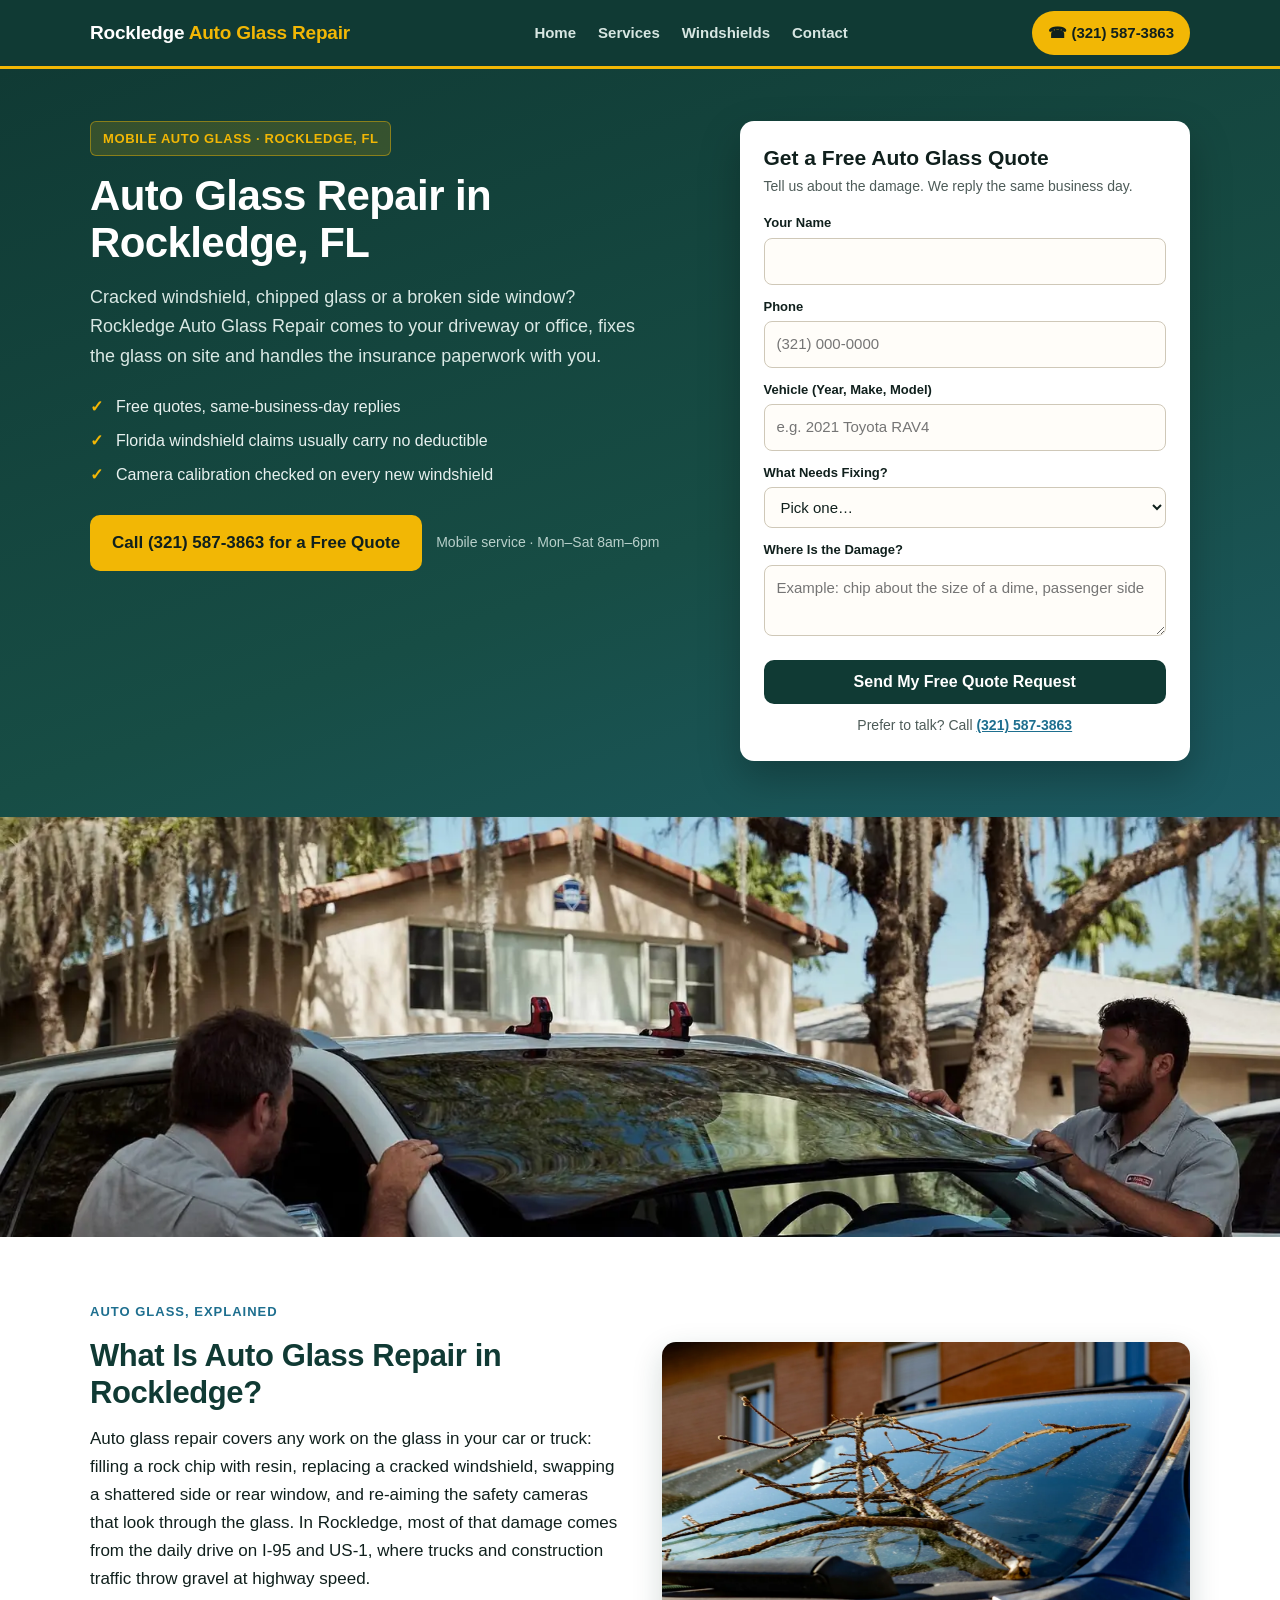
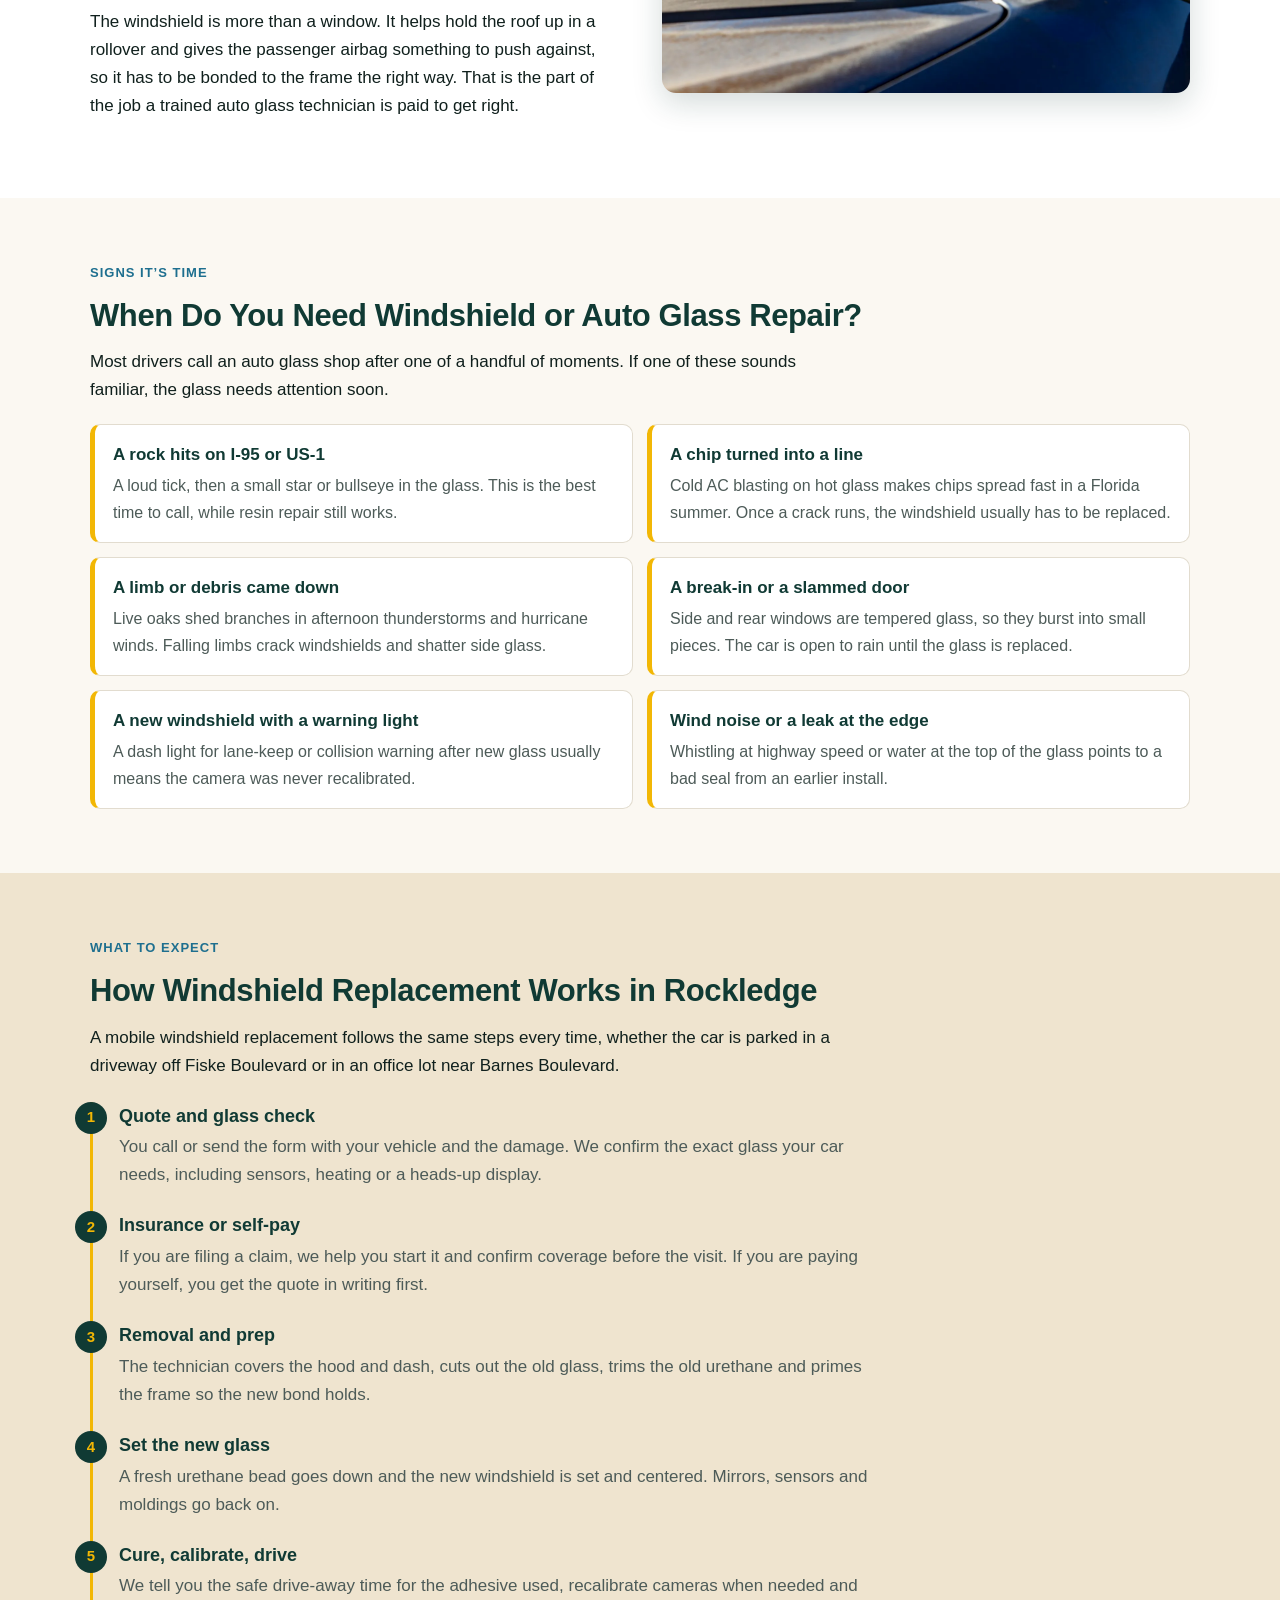
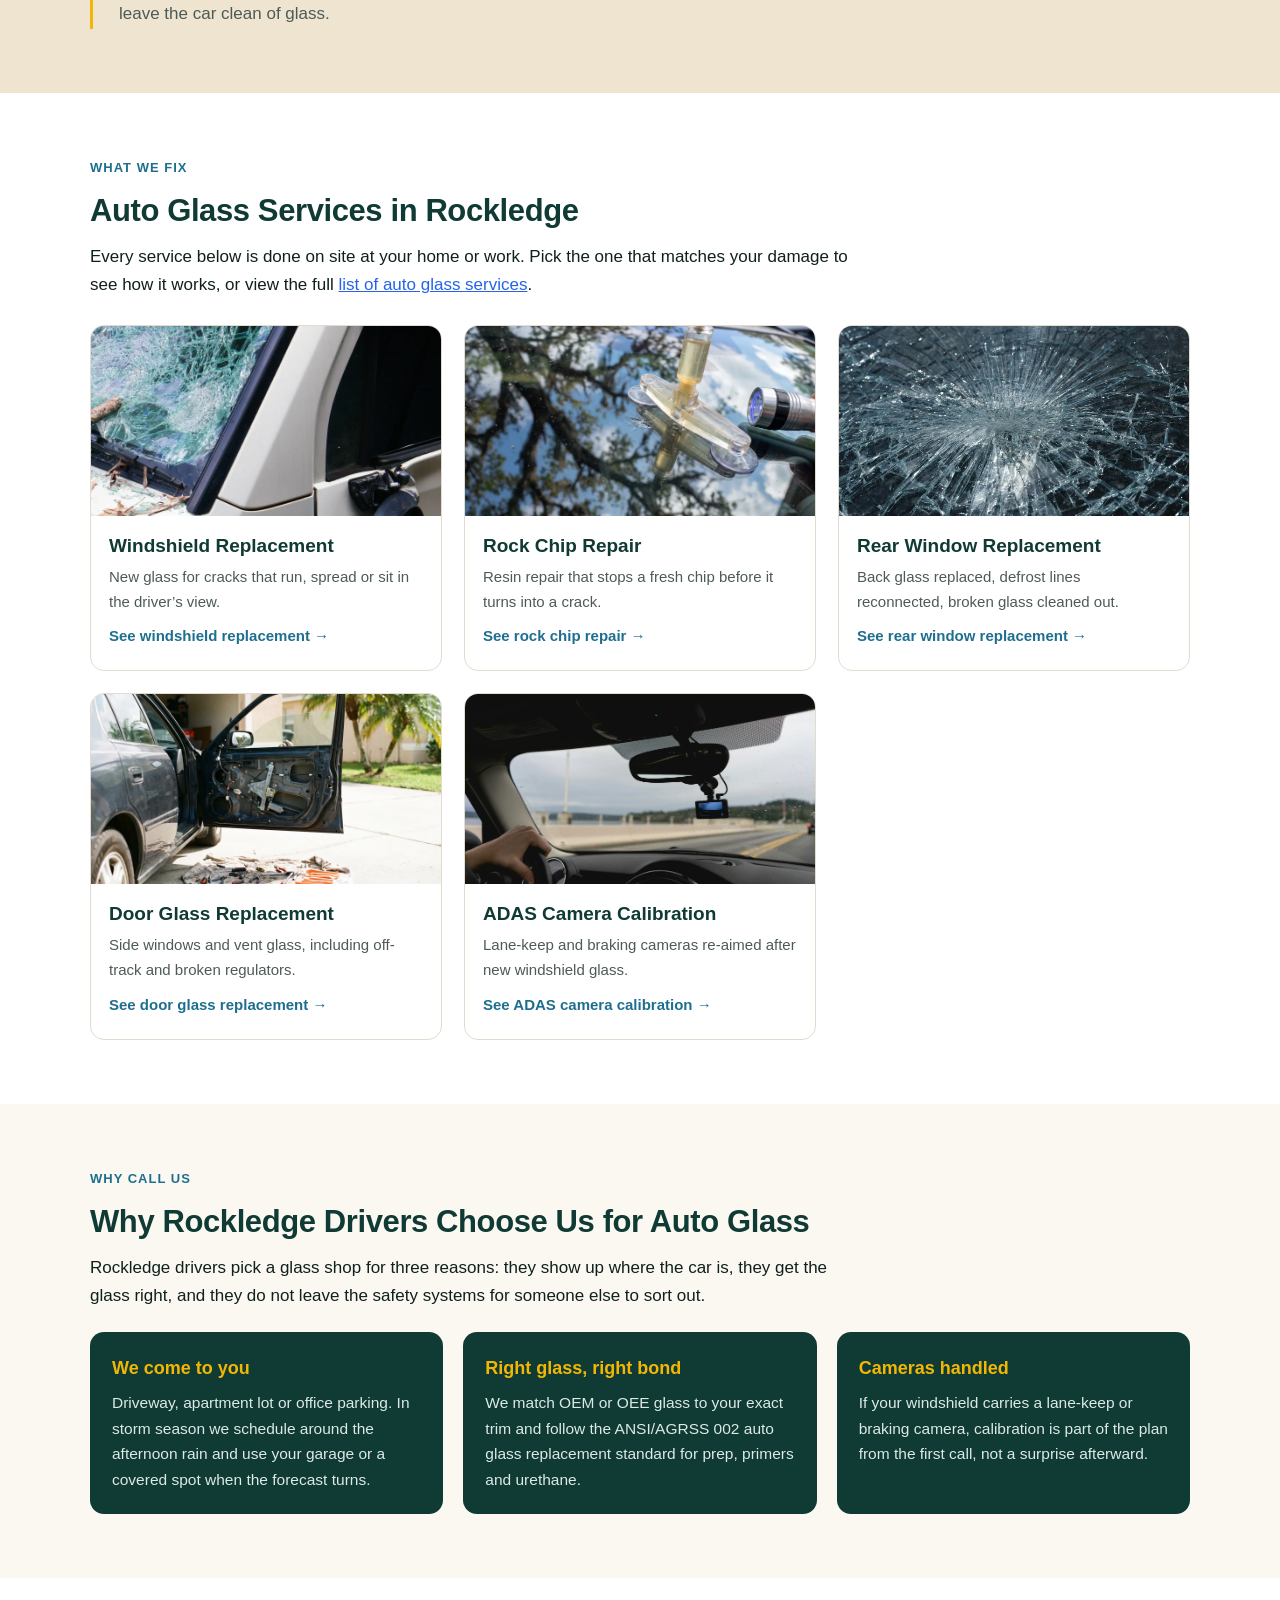
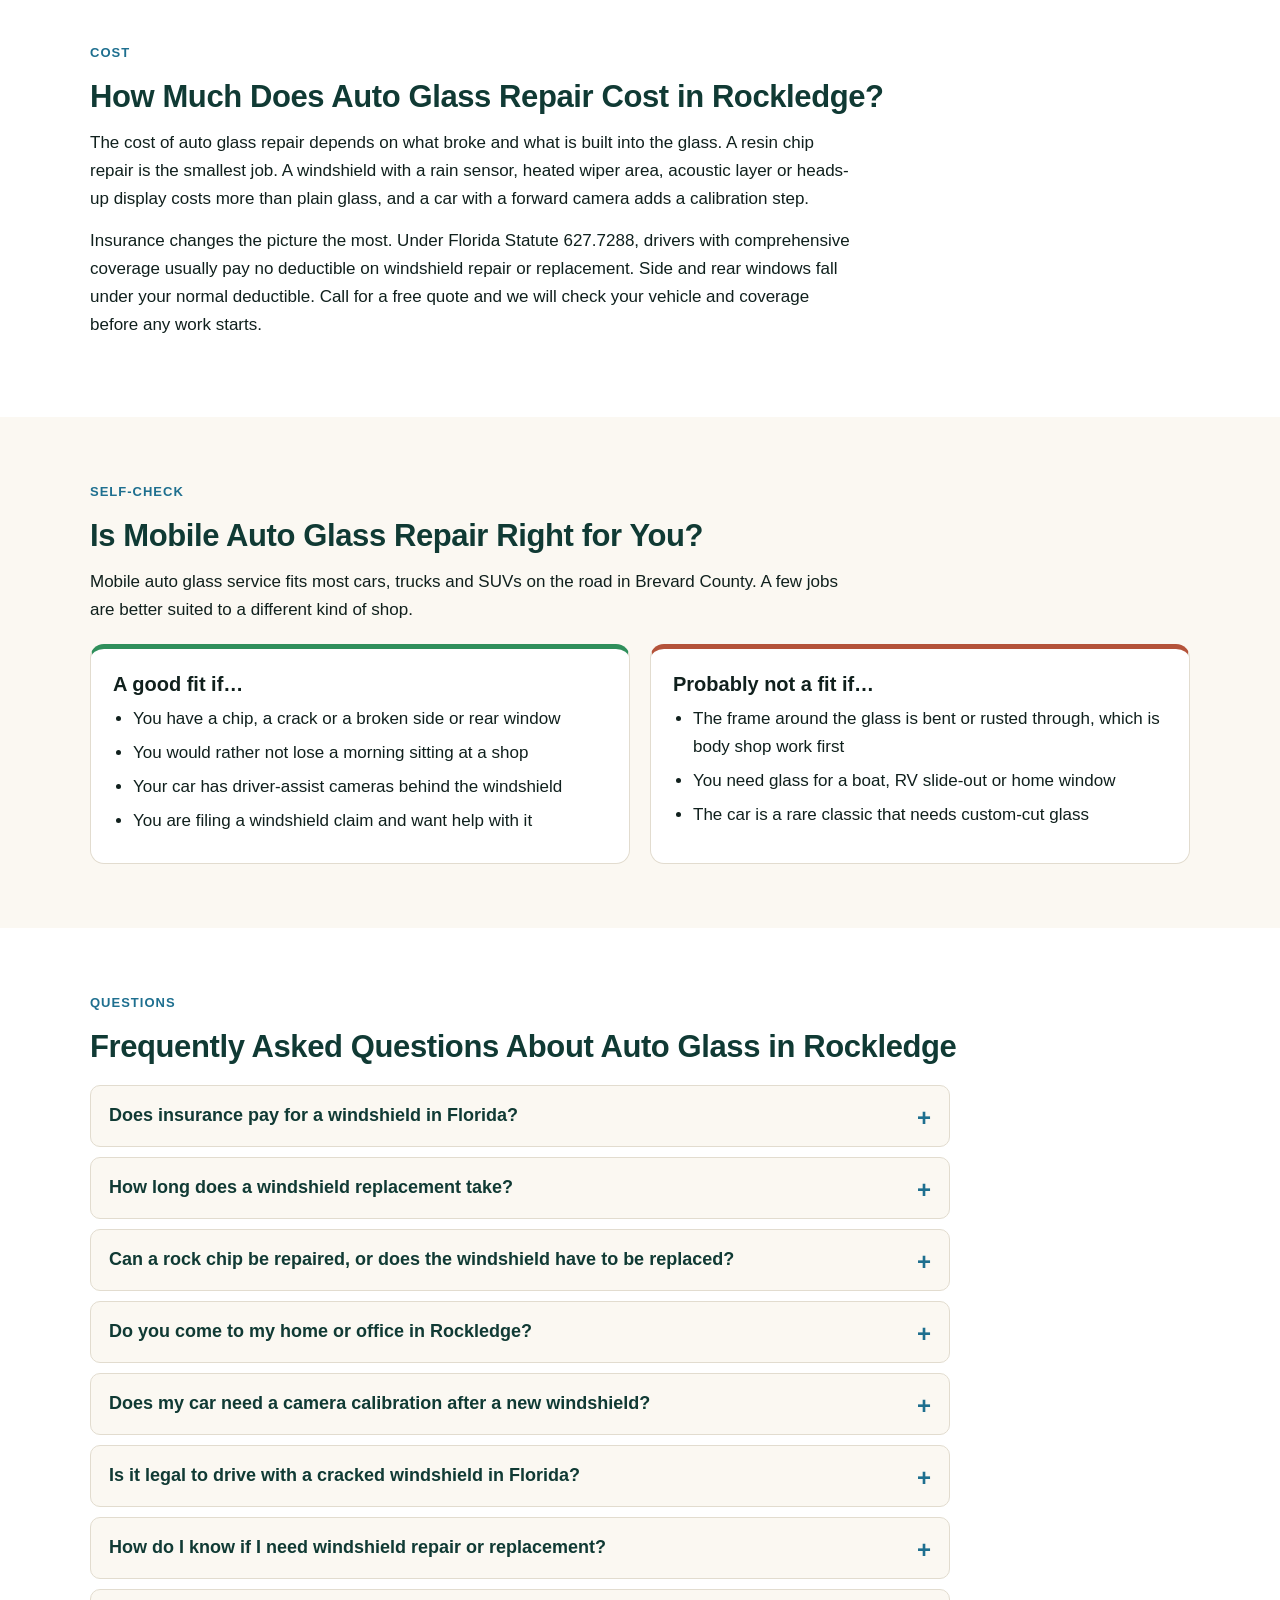
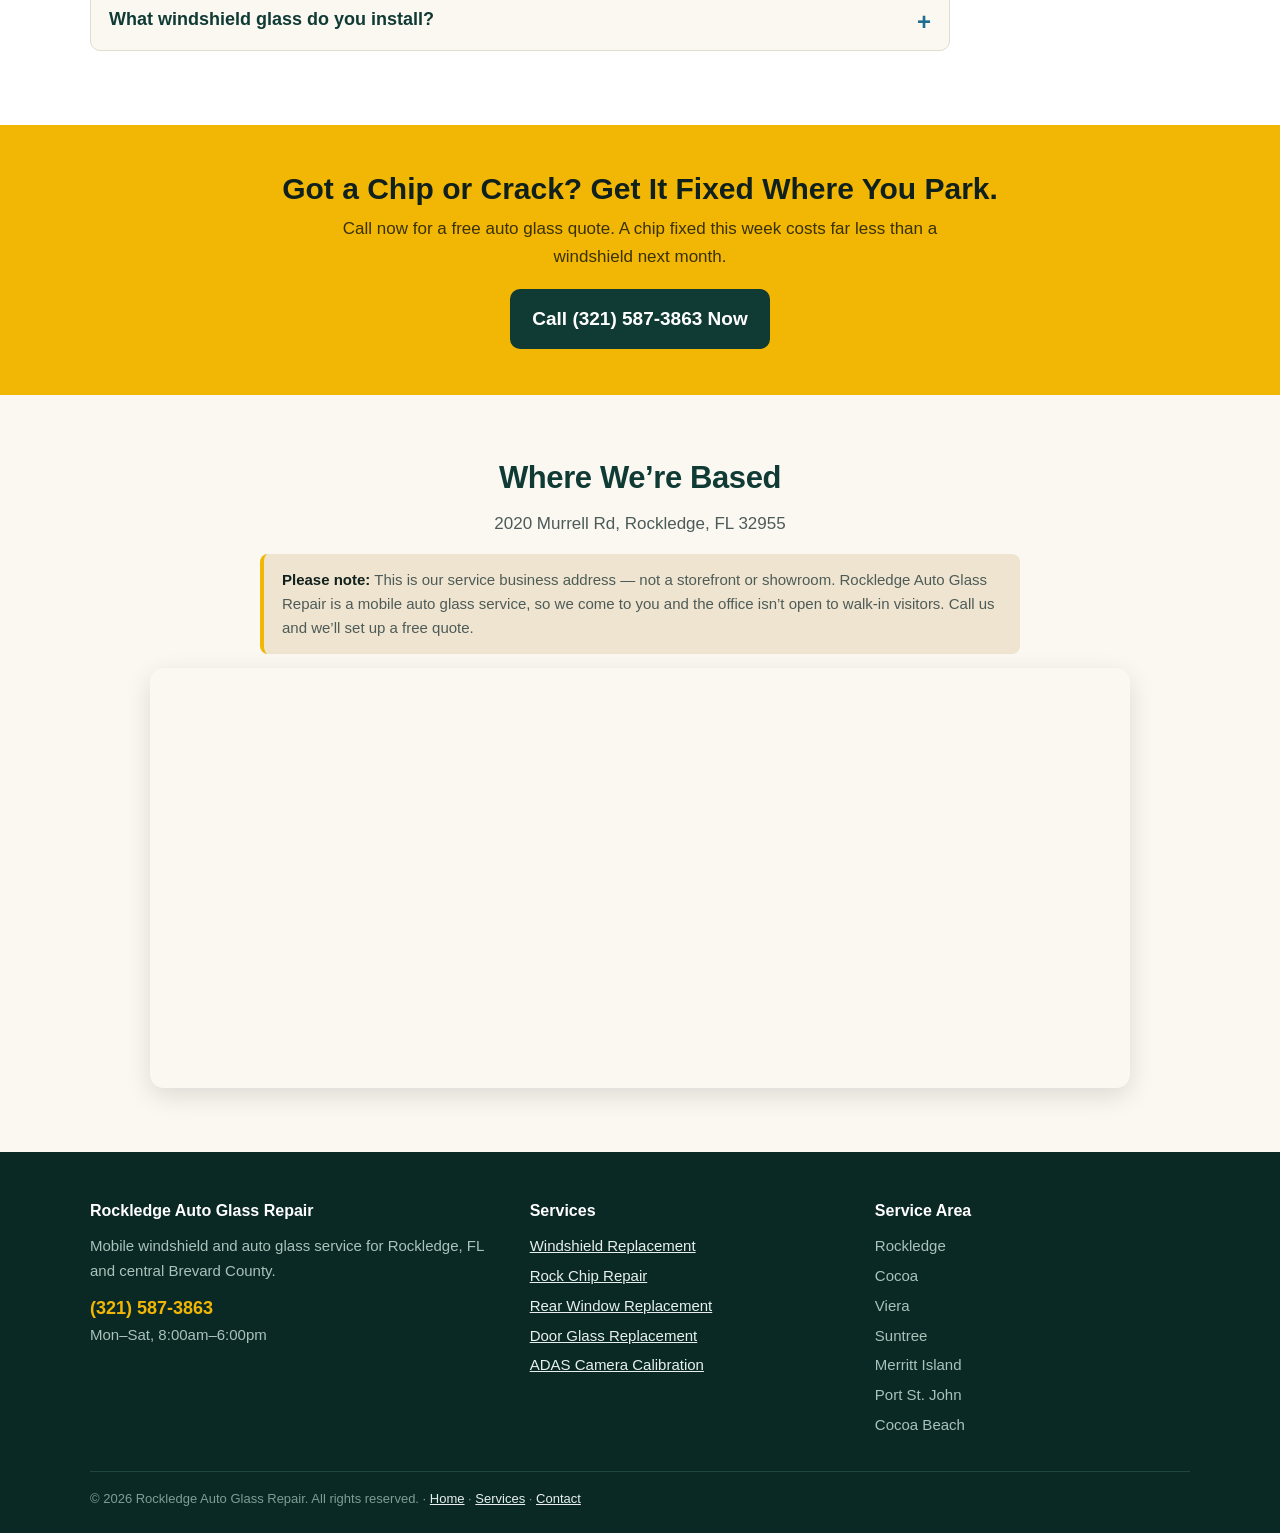
==== index.html @ f8cddf87 "Initial site build - Rockledge Auto Glass Repair" ====
<!DOCTYPE html>
<html lang="en">
<head>
<meta charset="utf-8">
<meta name="viewport" content="width=device-width, initial-scale=1">
<title>Auto Glass Repair Rockledge FL | Mobile Windshield Service</title>
<meta name="description" content="Auto glass repair in Rockledge, FL. Mobile windshield replacement, rock chip repair and ADAS calibration at your home or office. Free quotes.">
<link rel="canonical" href="https://www.rockledgeautoglassrepair.com/">
<meta property="og:title" content="Auto Glass Repair Rockledge FL | Mobile Windshield Service">
<meta property="og:description" content="Auto glass repair in Rockledge, FL. Mobile windshield replacement, rock chip repair and ADAS calibration at your home or office. Free quotes.">
<meta property="og:type" content="website">
<meta property="og:url" content="https://www.rockledgeautoglassrepair.com/">
<meta property="og:image" content="https://www.rockledgeautoglassrepair.com/auto-glass-technicians-windshield-install.webp">
<link rel="stylesheet" href="styles.css">
<script type="application/ld+json">{
 "@context": "https://schema.org",
 "@type": "LocalBusiness",
 "name": "Rockledge Auto Glass Repair",
 "telephone": "(321) 587-3863",
 "url": "https://www.rockledgeautoglassrepair.com/",
 "image": "https://www.rockledgeautoglassrepair.com/auto-glass-technicians-windshield-install.webp",
 "address": {
  "@type": "PostalAddress",
  "streetAddress": "2020 Murrell Rd",
  "addressLocality": "Rockledge",
  "addressRegion": "FL",
  "postalCode": "32955",
  "addressCountry": "US"
 },
 "areaServed": [
  "Rockledge, FL",
  "Cocoa, FL",
  "Viera, FL",
  "Suntree, FL",
  "Merritt Island, FL",
  "Port St. John, FL",
  "Cocoa Beach, FL"
 ],
 "description": "Mobile auto glass repair and windshield replacement in Rockledge, FL",
 "openingHours": "Mo-Sa 08:00-18:00"
}</script>
<script type="application/ld+json">{
 "@context": "https://schema.org",
 "@type": "FAQPage",
 "mainEntity": [
  {
   "@type": "Question",
   "name": "Does insurance pay for a windshield in Florida?",
   "acceptedAnswer": {
    "@type": "Answer",
    "text": "In most cases, yes. Florida Statute 627.7288 says the deductible on a comprehensive auto policy does not apply to windshield damage, so drivers with comprehensive coverage usually pay nothing out of pocket for windshield repair or replacement. Side and rear glass are not part of that rule, so your normal deductible applies to those."
   }
  },
  {
   "@type": "Question",
   "name": "How long does a windshield replacement take?",
   "acceptedAnswer": {
    "@type": "Answer",
    "text": "The install itself takes about an hour on most cars and trucks. After that the urethane needs time to set before the car is safe to drive, usually one to three hours depending on the adhesive, the heat and the humidity. Plan on a half-morning or half-afternoon from start to finish."
   }
  },
  {
   "@type": "Question",
   "name": "Can a rock chip be repaired, or does the windshield have to be replaced?",
   "acceptedAnswer": {
    "@type": "Answer",
    "text": "A chip smaller than a quarter, or a single crack shorter than about six inches, can often be repaired with resin. Damage that sits right in the driver\u2019s line of sight, reaches the edge of the glass or has spread into a long crack usually needs a new windshield. A quick description of the size and spot is enough for us to tell you which one you are looking at."
   }
  },
  {
   "@type": "Question",
   "name": "Do you come to my home or office in Rockledge?",
   "acceptedAnswer": {
    "@type": "Answer",
    "text": "Yes. Rockledge Auto Glass Repair is a mobile service, so the technician comes to your driveway, your office lot or your apartment parking space. All we need is a level spot and, during afternoon storms, a garage or covered space so the glass stays dry while the adhesive cures."
   }
  },
  {
   "@type": "Question",
   "name": "Does my car need a camera calibration after a new windshield?",
   "acceptedAnswer": {
    "@type": "Answer",
    "text": "If your car has lane-keep assist, automatic emergency braking or adaptive cruise, the camera is usually mounted behind the windshield and needs to be recalibrated after new glass goes in. Even a small change in the camera angle can make those systems react late or not at all. We check for it on every replacement and tell you up front if your vehicle needs it."
   }
  },
  {
   "@type": "Question",
   "name": "Is it legal to drive with a cracked windshield in Florida?",
   "acceptedAnswer": {
    "@type": "Answer",
    "text": "Florida law requires a windshield that lets the driver see the road clearly, and an officer can cite a car whose cracks block the view. A small chip outside your line of sight is not likely to get you pulled over, but chips grow fast in summer heat. Fixing it while it is small is cheaper and keeps the glass strong."
   }
  },
  {
   "@type": "Question",
   "name": "How do I know if I need windshield repair or replacement?",
   "acceptedAnswer": {
    "@type": "Answer",
    "text": "Look at three things: size, location and depth. A small chip away from the edges and outside the driver\u2019s view is a repair job. A crack longer than a dollar bill, damage at the edge of the glass, or a break that goes through both layers of glass means replacement."
   }
  },
  {
   "@type": "Question",
   "name": "What windshield glass do you install?",
   "acceptedAnswer": {
    "@type": "Answer",
    "text": "We install OEM glass from the vehicle maker or OEE glass built to the same size, shape and clarity specs, and we tell you which one you are getting before the work starts. Cars with heads-up displays, rain sensors or acoustic glass get glass made for those features. We never swap in a part that would knock out a feature your car came with."
   }
  }
 ]
}</script>
</head>
<body>
<!-- NAV -->
<header class="nav">
  <div class="wrap nav-in">
    <a class="brand" href="/">Rockledge <span>Auto Glass Repair</span></a>
    <ul class="links">
      <li><a href="/">Home</a></li>
      <li><a href="services.html">Services</a></li>
      <li><a href="windshield-replacement-rockledge.html">Windshields</a></li>
      <li><a href="contact.html">Contact</a></li>
    </ul>
    <a class="nav-call" href="tel:+13215873863">&#9742; (321) 587-3863</a>
  </div>
</header>
<!-- HERO -->
<section class="hero">
  <div class="wrap hero-grid">
    <div>
      <span class="tag">Mobile Auto Glass &middot; Rockledge, FL</span>
      <h1>Auto Glass Repair in Rockledge, FL</h1>
      <p class="lead">Cracked windshield, chipped glass or a broken side window? Rockledge Auto Glass Repair comes to your driveway or office, fixes the glass on site and handles the insurance paperwork with you.</p>
      <ul class="hero-points"><li>Free quotes, same-business-day replies</li><li>Florida windshield claims usually carry no deductible</li><li>Camera calibration checked on every new windshield</li></ul>
      <div class="call-big">
        <a class="btn btn-sun" href="tel:+13215873863">Call (321) 587-3863 for a Free Quote</a>
        <small>Mobile service &middot; Mon&ndash;Sat 8am&ndash;6pm</small>
      </div>
    </div>
    <div>
      <form class="quote" action="https://formspree.io/f/xeaekewk" method="POST">
        <h2>Get a Free Auto Glass Quote</h2>
        <p class="sub">Tell us about the damage. We reply the same business day.</p>
        <input type="hidden" name="_subject" value="New lead - Auto Glass Repair Rockledge (home)">
        <div class="field"><label for="q-name">Your Name</label><input id="q-name" name="name" type="text" autocomplete="name" required></div>
        <div class="field"><label for="q-phone">Phone</label><input id="q-phone" name="phone" type="tel" autocomplete="tel" placeholder="(321) 000-0000" required></div>
        <div class="field"><label for="q-vehicle">Vehicle (Year, Make, Model)</label><input id="q-vehicle" name="vehicle" type="text" placeholder="e.g. 2021 Toyota RAV4"></div>
        <div class="field"><label for="q-service">What Needs Fixing?</label><select id="q-service" name="service"><option value="">Pick one&hellip;</option><option>Windshield Replacement</option><option>Rock Chip Repair</option><option>Rear Window Replacement</option><option>Door Glass Replacement</option><option>ADAS Camera Calibration</option><option>Not sure yet</option></select></div>
        <div class="field"><label for="q-details">Where Is the Damage?</label><textarea id="q-details" name="details" placeholder="Example: chip about the size of a dime, passenger side"></textarea></div>
        <input type="text" name="_gotcha" style="display:none" tabindex="-1" autocomplete="off">
        <button type="submit">Send My Free Quote Request</button>
        <p class="alt">Prefer to talk? Call <a href="tel:+13215873863">(321) 587-3863</a></p>
      </form>
    </div>
  </div>
</section>
<div class="band"><img src="auto-glass-technicians-windshield-install.webp" alt="Two auto glass technicians setting a new windshield on an SUV in a driveway" width="1600" height="900"></div>

<!-- WHAT -->
<section class="sec alt">
  <div class="wrap two">
    <div>
      <p class="kicker">Auto glass, explained</p>
      <h2>What Is Auto Glass Repair in Rockledge?</h2>
      <p>Auto glass repair covers any work on the glass in your car or truck: filling a rock chip with resin, replacing a cracked windshield, swapping a shattered side or rear window, and re-aiming the safety cameras that look through the glass. In Rockledge, most of that damage comes from the daily drive on I-95 and US-1, where trucks and construction traffic throw gravel at highway speed.</p>
      <p>The windshield is more than a window. It helps hold the roof up in a rollover and gives the passenger airbag something to push against, so it has to be bonded to the frame the right way. That is the part of the job a trained auto glass technician is paid to get right.</p>
    </div>
    <img src="tree-branch-on-windshield.webp" alt="Fallen tree branch resting on a car windshield after a storm" loading="lazy" width="1600" height="1066">
  </div>
</section>

<!-- WHEN -->
<section class="sec">
  <div class="wrap">
    <p class="kicker">Signs it&rsquo;s time</p>
    <h2>When Do You Need Windshield or Auto Glass Repair?</h2>
    <p>Most drivers call an auto glass shop after one of a handful of moments. If one of these sounds familiar, the glass needs attention soon.</p>
    <div class="signs">
      <div class="sign"><strong>A rock hits on I-95 or US-1</strong><p>A loud tick, then a small star or bullseye in the glass. This is the best time to call, while resin repair still works.</p></div>
      <div class="sign"><strong>A chip turned into a line</strong><p>Cold AC blasting on hot glass makes chips spread fast in a Florida summer. Once a crack runs, the windshield usually has to be replaced.</p></div>
      <div class="sign"><strong>A limb or debris came down</strong><p>Live oaks shed branches in afternoon thunderstorms and hurricane winds. Falling limbs crack windshields and shatter side glass.</p></div>
      <div class="sign"><strong>A break-in or a slammed door</strong><p>Side and rear windows are tempered glass, so they burst into small pieces. The car is open to rain until the glass is replaced.</p></div>
      <div class="sign"><strong>A new windshield with a warning light</strong><p>A dash light for lane-keep or collision warning after new glass usually means the camera was never recalibrated.</p></div>
      <div class="sign"><strong>Wind noise or a leak at the edge</strong><p>Whistling at highway speed or water at the top of the glass points to a bad seal from an earlier install.</p></div>
    </div>
  </div>
</section>

<!-- HOW -->
<section class="sec coq">
  <div class="wrap">
    <p class="kicker">What to expect</p>
    <h2>How Windshield Replacement Works in Rockledge</h2>
    <p>A mobile windshield replacement follows the same steps every time, whether the car is parked in a driveway off Fiske Boulevard or in an office lot near Barnes Boulevard.</p>
    <ol class="steps">
      <li data-n="1"><strong>Quote and glass check</strong><p>You call or send the form with your vehicle and the damage. We confirm the exact glass your car needs, including sensors, heating or a heads-up display.</p></li>
      <li data-n="2"><strong>Insurance or self-pay</strong><p>If you are filing a claim, we help you start it and confirm coverage before the visit. If you are paying yourself, you get the quote in writing first.</p></li>
      <li data-n="3"><strong>Removal and prep</strong><p>The technician covers the hood and dash, cuts out the old glass, trims the old urethane and primes the frame so the new bond holds.</p></li>
      <li data-n="4"><strong>Set the new glass</strong><p>A fresh urethane bead goes down and the new windshield is set and centered. Mirrors, sensors and moldings go back on.</p></li>
      <li data-n="5"><strong>Cure, calibrate, drive</strong><p>We tell you the safe drive-away time for the adhesive used, recalibrate cameras when needed and leave the car clean of glass.</p></li>
    </ol>
  </div>
</section>

<!-- SERVICES GRID -->
<section class="sec alt">
  <div class="wrap">
    <p class="kicker">What we fix</p>
    <h2>Auto Glass Services in Rockledge</h2>
    <p>Every service below is done on site at your home or work. Pick the one that matches your damage to see how it works, or view the full <a class="body-link" href="services.html" style="color: #2563eb; text-decoration: underline;">list of auto glass services</a>.</p>
    <div class="cards"><a class="card" href="windshield-replacement-rockledge.html"><img src="storm-damaged-windshield.webp" alt="Storm-damaged windshield with a cracked spiderweb pattern" loading="lazy" width="600" height="400"><div class="cb"><h3>Windshield Replacement</h3><p>New glass for cracks that run, spread or sit in the driver&rsquo;s view.</p><span class="more">See windshield replacement &rarr;</span></div></a><a class="card" href="windshield-chip-repair-rockledge.html"><img src="windshield-chip-resin-injector.webp" alt="Resin injector tool set over a rock chip on a windshield" loading="lazy" width="600" height="400"><div class="cb"><h3>Rock Chip Repair</h3><p>Resin repair that stops a fresh chip before it turns into a crack.</p><span class="more">See rock chip repair &rarr;</span></div></a><a class="card" href="rear-window-replacement-rockledge.html"><img src="shattered-tempered-glass.webp" alt="Shattered tempered auto glass close-up" loading="lazy" width="600" height="400"><div class="cb"><h3>Rear Window Replacement</h3><p>Back glass replaced, defrost lines reconnected, broken glass cleaned out.</p><span class="more">See rear window replacement &rarr;</span></div></a><a class="card" href="door-glass-replacement-rockledge.html"><img src="car-door-window-regulator.webp" alt="Car door with the panel removed showing the window regulator" loading="lazy" width="600" height="400"><div class="cb"><h3>Door Glass Replacement</h3><p>Side windows and vent glass, including off-track and broken regulators.</p><span class="more">See door glass replacement &rarr;</span></div></a><a class="card" href="adas-calibration-rockledge.html"><img src="driver-assist-windshield-camera.webp" alt="View through a windshield with a camera mounted behind the mirror" loading="lazy" width="600" height="400"><div class="cb"><h3>ADAS Camera Calibration</h3><p>Lane-keep and braking cameras re-aimed after new windshield glass.</p><span class="more">See ADAS camera calibration &rarr;</span></div></a></div>
  </div>
</section>

<!-- WHY -->
<section class="sec">
  <div class="wrap">
    <p class="kicker">Why call us</p>
    <h2>Why Rockledge Drivers Choose Us for Auto Glass</h2>
    <p>Rockledge drivers pick a glass shop for three reasons: they show up where the car is, they get the glass right, and they do not leave the safety systems for someone else to sort out.</p>
    <div class="why">
      <div><strong>We come to you</strong><p>Driveway, apartment lot or office parking. In storm season we schedule around the afternoon rain and use your garage or a covered spot when the forecast turns.</p></div>
      <div><strong>Right glass, right bond</strong><p>We match OEM or OEE glass to your exact trim and follow the ANSI/AGRSS 002 auto glass replacement standard for prep, primers and urethane.</p></div>
      <div><strong>Cameras handled</strong><p>If your windshield carries a lane-keep or braking camera, calibration is part of the plan from the first call, not a surprise afterward.</p></div>
    </div>
  </div>
</section>

<!-- COST -->
<section class="sec alt">
  <div class="wrap">
    <p class="kicker">Cost</p>
    <h2>How Much Does Auto Glass Repair Cost in Rockledge?</h2>
    <p>The cost of auto glass repair depends on what broke and what is built into the glass. A resin chip repair is the smallest job. A windshield with a rain sensor, heated wiper area, acoustic layer or heads-up display costs more than plain glass, and a car with a forward camera adds a calibration step.</p>
    <p>Insurance changes the picture the most. Under Florida Statute 627.7288, drivers with comprehensive coverage usually pay no deductible on windshield repair or replacement. Side and rear windows fall under your normal deductible. Call for a free quote and we will check your vehicle and coverage before any work starts.</p>
  </div>
</section>

<!-- FIT -->
<section class="sec">
  <div class="wrap">
    <p class="kicker">Self-check</p>
    <h2>Is Mobile Auto Glass Repair Right for You?</h2>
    <p>Mobile auto glass service fits most cars, trucks and SUVs on the road in Brevard County. A few jobs are better suited to a different kind of shop.</p>
    <div class="fit">
      <div class="yes"><h3>A good fit if&hellip;</h3><ul><li>You have a chip, a crack or a broken side or rear window</li><li>You would rather not lose a morning sitting at a shop</li><li>Your car has driver-assist cameras behind the windshield</li><li>You are filing a windshield claim and want help with it</li></ul></div>
      <div class="no"><h3>Probably not a fit if&hellip;</h3><ul><li>The frame around the glass is bent or rusted through, which is body shop work first</li><li>You need glass for a boat, RV slide-out or home window</li><li>The car is a rare classic that needs custom-cut glass</li></ul></div>
    </div>
  </div>
</section>

<!-- FAQ -->
<section class="sec alt">
  <div class="wrap">
    <p class="kicker">Questions</p>
    <h2>Frequently Asked Questions About Auto Glass in Rockledge</h2>
    <div class="faq"><details><summary><h3>Does insurance pay for a windshield in Florida?</h3></summary><div class="ans"><p>In most cases, yes. Florida Statute 627.7288 says the deductible on a comprehensive auto policy does not apply to windshield damage, so drivers with comprehensive coverage usually pay nothing out of pocket for windshield repair or replacement. Side and rear glass are not part of that rule, so your normal deductible applies to those.</p></div></details><details><summary><h3>How long does a windshield replacement take?</h3></summary><div class="ans"><p>The install itself takes about an hour on most cars and trucks. After that the urethane needs time to set before the car is safe to drive, usually one to three hours depending on the adhesive, the heat and the humidity. Plan on a half-morning or half-afternoon from start to finish.</p></div></details><details><summary><h3>Can a rock chip be repaired, or does the windshield have to be replaced?</h3></summary><div class="ans"><p>A chip smaller than a quarter, or a single crack shorter than about six inches, can often be repaired with resin. Damage that sits right in the driver&rsquo;s line of sight, reaches the edge of the glass or has spread into a long crack usually needs a new windshield. A quick description of the size and spot is enough for us to tell you which one you are looking at.</p></div></details><details><summary><h3>Do you come to my home or office in Rockledge?</h3></summary><div class="ans"><p>Yes. Rockledge Auto Glass Repair is a mobile service, so the technician comes to your driveway, your office lot or your apartment parking space. All we need is a level spot and, during afternoon storms, a garage or covered space so the glass stays dry while the adhesive cures.</p></div></details><details><summary><h3>Does my car need a camera calibration after a new windshield?</h3></summary><div class="ans"><p>If your car has lane-keep assist, automatic emergency braking or adaptive cruise, the camera is usually mounted behind the windshield and needs to be recalibrated after new glass goes in. Even a small change in the camera angle can make those systems react late or not at all. We check for it on every replacement and tell you up front if your vehicle needs it.</p></div></details><details><summary><h3>Is it legal to drive with a cracked windshield in Florida?</h3></summary><div class="ans"><p>Florida law requires a windshield that lets the driver see the road clearly, and an officer can cite a car whose cracks block the view. A small chip outside your line of sight is not likely to get you pulled over, but chips grow fast in summer heat. Fixing it while it is small is cheaper and keeps the glass strong.</p></div></details><details><summary><h3>How do I know if I need windshield repair or replacement?</h3></summary><div class="ans"><p>Look at three things: size, location and depth. A small chip away from the edges and outside the driver&rsquo;s view is a repair job. A crack longer than a dollar bill, damage at the edge of the glass, or a break that goes through both layers of glass means replacement.</p></div></details><details><summary><h3>What windshield glass do you install?</h3></summary><div class="ans"><p>We install OEM glass from the vehicle maker or OEE glass built to the same size, shape and clarity specs, and we tell you which one you are getting before the work starts. Cars with heads-up displays, rain sensors or acoustic glass get glass made for those features. We never swap in a part that would knock out a feature your car came with.</p></div></details></div>
  </div>
</section>
<!-- CTA -->
<section class="cta">
  <div class="wrap">
    <h2>Got a Chip or Crack? Get It Fixed Where You Park.</h2>
    <p>Call now for a free auto glass quote. A chip fixed this week costs far less than a windshield next month.</p>
    <a class="btn btn-pine" href="tel:+13215873863">Call (321) 587-3863 Now</a>
  </div>
</section>

<!-- MAP / LOCATION -->
<section class="sec">
  <div class="wrap" style="text-align:center;">
    <h2>Where We&rsquo;re Based</h2>
    <p style="margin:0 auto 16px;color:var(--muted);">2020 Murrell Rd, Rockledge, FL 32955</p>
    <p class="note"><strong style="color:var(--ink);">Please note:</strong> This is our service business address &mdash; not a storefront or showroom. Rockledge Auto Glass Repair is a mobile auto glass service, so we come to you and the office isn&rsquo;t open to walk-in visitors. Call us and we&rsquo;ll set up a free quote.</p>
    <div class="mapbox">
      <iframe title="Map to Rockledge Auto Glass Repair service address, 2020 Murrell Rd, Rockledge, FL 32955" src="https://www.google.com/maps?q=2020%20Murrell%20Rd%2C%20Rockledge%2C%20FL%2032955&amp;output=embed" loading="lazy" referrerpolicy="no-referrer-when-downgrade" allowfullscreen></iframe>
    </div>
  </div>
</section>
<!-- FOOTER -->
<footer class="foot">
  <div class="wrap">
    <div class="foot-grid">
      <div>
        <h4>Rockledge Auto Glass Repair</h4>
        <p>Mobile windshield and auto glass service for Rockledge, FL and central Brevard County.</p>
        <p style="margin-top:10px;"><a class="tel" href="tel:+13215873863">(321) 587-3863</a></p>
        <p>Mon&ndash;Sat, 8:00am&ndash;6:00pm</p>
      </div>
      <div>
        <h4>Services</h4>
        <ul><li><a href="windshield-replacement-rockledge.html">Windshield Replacement</a></li><li><a href="windshield-chip-repair-rockledge.html">Rock Chip Repair</a></li><li><a href="rear-window-replacement-rockledge.html">Rear Window Replacement</a></li><li><a href="door-glass-replacement-rockledge.html">Door Glass Replacement</a></li><li><a href="adas-calibration-rockledge.html">ADAS Camera Calibration</a></li></ul>
      </div>
      <div>
        <h4>Service Area</h4>
        <ul><li>Rockledge</li><li>Cocoa</li><li>Viera</li><li>Suntree</li><li>Merritt Island</li><li>Port St. John</li><li>Cocoa Beach</li></ul>
      </div>
    </div>
    <p class="copy">&copy; 2026 Rockledge Auto Glass Repair. All rights reserved. &middot; <a href="/">Home</a> &middot; <a href="services.html">Services</a> &middot; <a href="contact.html">Contact</a></p>
  </div>
</footer>
</body>
</html>
---- styles.css ----
/* Rockledge Auto Glass Repair - styles.css */
:root{
  --ink:#10201d;
  --pine:#103a34;
  --pine-2:#174d45;
  --river:#1e6f8f;
  --sun:#f2b705;
  --sun-dark:#d49f00;
  --coquina:#efe4cf;
  --sand:#fbf8f2;
  --muted:#4d5b58;
  --line:#e2dccf;
  --white:#ffffff;
  --radius:14px;
}
*{box-sizing:border-box;margin:0;padding:0}
html{-webkit-text-size-adjust:100%}
body{font-family:-apple-system,BlinkMacSystemFont,"Segoe UI",Roboto,Helvetica,Arial,sans-serif;color:var(--ink);background:var(--sand);line-height:1.65;font-size:17px}
img{max-width:100%;display:block}
a{color:inherit}
.wrap{max-width:1140px;margin:0 auto;padding:0 20px}

/* NAV */
.nav{position:sticky;top:0;z-index:50;background:var(--pine);border-bottom:3px solid var(--sun)}
.nav-in{display:flex;align-items:center;justify-content:space-between;gap:16px;min-height:66px}
.brand{color:var(--white);text-decoration:none;font-weight:800;font-size:19px;letter-spacing:-.2px;line-height:1.15}
.brand span{color:var(--sun)}
.links{display:flex;gap:22px;list-style:none}
.links a{color:#d7e6e2;text-decoration:none;font-size:15px;font-weight:600}
.links a:hover{color:var(--white)}
.nav-call{background:var(--sun);color:var(--ink);text-decoration:none;font-weight:800;padding:10px 16px;border-radius:999px;font-size:15px;white-space:nowrap}
.nav-call:hover{background:var(--sun-dark)}

/* HERO */
.hero{background:linear-gradient(160deg,var(--pine) 0%,var(--pine-2) 60%,#1c5a63 100%);color:var(--white);padding:52px 0 56px}
.hero-grid{display:grid;grid-template-columns:1.15fr .85fr;gap:40px;align-items:start}
.tag{display:inline-block;background:rgba(242,183,5,.16);color:var(--sun);border:1px solid rgba(242,183,5,.45);font-size:13px;font-weight:700;letter-spacing:.6px;text-transform:uppercase;padding:6px 12px;border-radius:6px;margin-bottom:16px}
.hero h1{font-size:42px;line-height:1.12;font-weight:850;letter-spacing:-.6px;margin-bottom:16px}
.hero p.lead{font-size:18px;color:#d9e8e4;max-width:560px;margin-bottom:22px}
.hero-points{list-style:none;margin:0 0 26px;display:grid;gap:8px}
.hero-points li{padding-left:26px;position:relative;color:#e8f1ef;font-size:16px}
.hero-points li:before{content:"\2713";position:absolute;left:0;color:var(--sun);font-weight:900}
.btn{display:inline-block;text-decoration:none;font-weight:800;border-radius:10px;padding:14px 22px;font-size:17px}
.btn-sun{background:var(--sun);color:var(--ink)}
.btn-sun:hover{background:var(--sun-dark)}
.btn-pine{background:var(--pine);color:var(--white)}
.btn-pine:hover{background:var(--pine-2)}
.call-big{display:flex;align-items:center;gap:14px;flex-wrap:wrap}
.call-big small{color:#b9d0cb;font-size:14px}

/* QUOTE CARD */
.quote{background:var(--white);color:var(--ink);border-radius:var(--radius);padding:24px;box-shadow:0 18px 40px rgba(0,0,0,.25)}
.quote h2{font-size:21px;line-height:1.25;margin-bottom:4px}
.quote .sub{color:var(--muted);font-size:14px;margin-bottom:14px}
.field{margin-bottom:11px}
.field label{display:block;font-size:13px;font-weight:700;margin-bottom:4px;color:var(--ink)}
.field input,.field select,.field textarea{width:100%;font:inherit;font-size:15px;padding:10px 12px;border:1px solid #cfc8b8;border-radius:8px;background:#fffdf9;color:var(--ink)}
.field textarea{min-height:70px;resize:vertical}
.quote button,.form-full button{width:100%;border:0;cursor:pointer;background:var(--pine);color:var(--white);font-weight:800;font-size:16px;padding:13px;border-radius:10px;margin-top:4px}
.quote button:hover,.form-full button:hover{background:var(--river)}
.quote .alt{font-size:14px;color:var(--muted);text-align:center;margin-top:10px}
.quote .alt a{color:var(--river);font-weight:700}

/* PHOTO BAND */
.band{background:var(--pine);padding:0 0 0}
.band img{width:100%;height:420px;object-fit:cover}
.band.short img{height:340px}

/* SECTIONS */
.sec{padding:64px 0}
.sec.alt{background:var(--white)}
.sec.coq{background:var(--coquina)}
.sec h2{font-size:31px;line-height:1.2;letter-spacing:-.4px;margin-bottom:14px;color:var(--pine)}
.sec h3{font-size:20px;line-height:1.3;margin:22px 0 8px;color:var(--ink)}
.sec p{margin-bottom:14px;max-width:760px}
.kicker{font-size:13px;font-weight:800;letter-spacing:1px;text-transform:uppercase;color:var(--river);margin-bottom:8px}
.two{display:grid;grid-template-columns:1fr 1fr;gap:44px;align-items:center}
.two img{border-radius:var(--radius);box-shadow:0 10px 30px rgba(16,58,52,.18);width:100%;height:auto}
.body-link{color:#2563eb;text-decoration:underline}

/* SIGNS LIST */
.signs{display:grid;grid-template-columns:1fr 1fr;gap:14px;margin-top:20px}
.sign{background:var(--white);border:1px solid var(--line);border-left:5px solid var(--sun);border-radius:10px;padding:16px 18px}
.sec.alt .sign{background:var(--sand)}
.sign strong{display:block;margin-bottom:4px;color:var(--pine)}
.sign p{margin:0;font-size:16px;color:var(--muted)}

/* TIMELINE */
.steps{list-style:none;margin-top:22px;border-left:3px solid var(--sun);padding-left:26px;display:grid;gap:22px;max-width:780px}
.steps li{position:relative}
.steps li:before{content:attr(data-n);position:absolute;left:-44px;top:0;width:32px;height:32px;border-radius:50%;background:var(--pine);color:var(--sun);font-weight:800;font-size:15px;display:flex;align-items:center;justify-content:center}
.steps strong{display:block;color:var(--pine);font-size:18px;margin-bottom:2px}
.steps p{margin:0;color:var(--muted)}

/* CARDS */
.cards{display:grid;grid-template-columns:repeat(3,1fr);gap:22px;margin-top:26px}
.card{background:var(--white);border:1px solid var(--line);border-radius:var(--radius);overflow:hidden;text-decoration:none;color:var(--ink);display:flex;flex-direction:column}
.card img{width:100%;height:190px;object-fit:cover}
.card .cb{padding:18px 18px 20px}
.card h3{margin:0 0 6px;font-size:19px;color:var(--pine)}
.card p{margin:0;font-size:15px;color:var(--muted)}
.card .more{display:inline-block;margin-top:10px;font-weight:800;color:var(--river);font-size:15px}
.card:hover{box-shadow:0 10px 26px rgba(16,58,52,.15)}

/* WHY */
.why{display:grid;grid-template-columns:repeat(3,1fr);gap:20px;margin-top:22px}
.why div{background:var(--pine);color:#dceae6;border-radius:var(--radius);padding:22px}
.why strong{display:block;color:var(--sun);font-size:18px;margin-bottom:6px}
.why p{margin:0;font-size:15.5px}

/* FIT */
.fit{display:grid;grid-template-columns:1fr 1fr;gap:20px;margin-top:20px}
.fit div{border-radius:var(--radius);padding:22px;border:1px solid var(--line);background:var(--white)}
.fit h3{margin-top:0}
.fit ul{padding-left:20px}
.fit li{margin-bottom:6px}
.fit .yes{border-top:5px solid #2f8f5b}
.fit .no{border-top:5px solid #b4533a}

/* TABLE */
.cmp{width:100%;border-collapse:collapse;margin-top:18px;background:var(--white);border-radius:10px;overflow:hidden;font-size:16px}
.cmp th,.cmp td{text-align:left;padding:12px 14px;border-bottom:1px solid var(--line);vertical-align:top}
.cmp th{background:var(--pine);color:var(--white);font-size:15px}
.cmp tr:last-child td{border-bottom:0}

/* FAQ */
.faq{margin-top:20px;max-width:860px}
.faq details{background:var(--white);border:1px solid var(--line);border-radius:10px;margin-bottom:10px;padding:0 18px}
.sec.alt .faq details{background:var(--sand)}
.faq summary{cursor:pointer;list-style:none;padding:16px 26px 16px 0;position:relative}
.faq summary::-webkit-details-marker{display:none}
.faq summary:after{content:"+";position:absolute;right:0;top:12px;font-size:24px;color:var(--river);font-weight:700}
.faq details[open] summary:after{content:"\2013"}
.faq summary h3{display:inline;font-size:18px;margin:0;color:var(--pine)}
.faq .ans{padding:0 0 16px}
.faq .ans p{margin:0;color:var(--muted)}

/* SERVICES PAGE BLOCKS */
.svc{display:grid;grid-template-columns:320px 1fr;gap:30px;align-items:start;padding:30px 0;border-bottom:1px solid var(--line)}
.svc:last-child{border-bottom:0}
.svc img{border-radius:12px;width:100%;height:220px;object-fit:cover}
.svc h2{font-size:26px;margin-bottom:10px}

/* MAP */
.note{max-width:680px;margin:0 auto 22px;padding:14px 18px;background:var(--coquina);border-left:4px solid var(--sun);border-radius:8px;font-size:15px;color:var(--muted);text-align:left;line-height:1.6}
.mapbox{border-radius:14px;overflow:hidden;box-shadow:0 8px 26px rgba(0,0,0,.12);max-width:980px;margin:0 auto}
.mapbox iframe{border:0;display:block;width:100%;height:420px}

/* CONTACT */
.info-grid{display:grid;grid-template-columns:1fr 1fr;gap:36px;align-items:start}
.info{background:var(--white);border:1px solid var(--line);border-radius:var(--radius);padding:24px}
.info dt{font-weight:800;color:var(--pine);margin-top:12px}
.info dt:first-child{margin-top:0}
.info dd{color:var(--muted)}
.form-full{background:var(--white);border:1px solid var(--line);border-radius:var(--radius);padding:24px}

/* CTA */
.cta{background:var(--sun);padding:46px 0;text-align:center}
.cta h2{font-size:30px;line-height:1.2;color:var(--ink);margin-bottom:8px}
.cta p{color:#3a3205;margin:0 auto 18px;max-width:640px}
.cta .btn-pine{font-size:19px}

/* FOOTER */
.foot{background:#0b2924;color:#a9c2bc;padding:46px 0 24px;font-size:15px}
.foot-grid{display:grid;grid-template-columns:1.3fr 1fr 1fr;gap:30px}
.foot h4{color:var(--white);font-size:16px;margin-bottom:10px}
.foot a{color:#e7f0ee}
.foot ul{list-style:none}
.foot li{margin-bottom:5px}
.foot .tel{color:var(--sun);font-weight:800;font-size:18px;text-decoration:none}
.copy{border-top:1px solid #1f4740;margin-top:28px;padding-top:16px;font-size:13px;color:#7f9c96}

/* RESPONSIVE */
@media (max-width:960px){
  .hero-grid,.two,.info-grid{grid-template-columns:1fr}
  .cards,.why{grid-template-columns:1fr 1fr}
  .svc{grid-template-columns:1fr}
  .foot-grid{grid-template-columns:1fr 1fr}
  .links{display:none}
}
@media (max-width:620px){
  body{font-size:16px}
  .hero{padding:34px 0 40px}
  .hero h1{font-size:31px}
  .sec{padding:46px 0}
  .sec h2{font-size:25px}
  .signs,.cards,.why,.fit,.foot-grid{grid-template-columns:1fr}
  .band img{height:240px}
  .band.short img{height:220px}
  .brand{font-size:16px}
  .nav-call{padding:9px 12px;font-size:14px}
  .cmp{font-size:14px}
  .cmp th,.cmp td{padding:9px 8px}
  .mapbox iframe{height:320px}
}
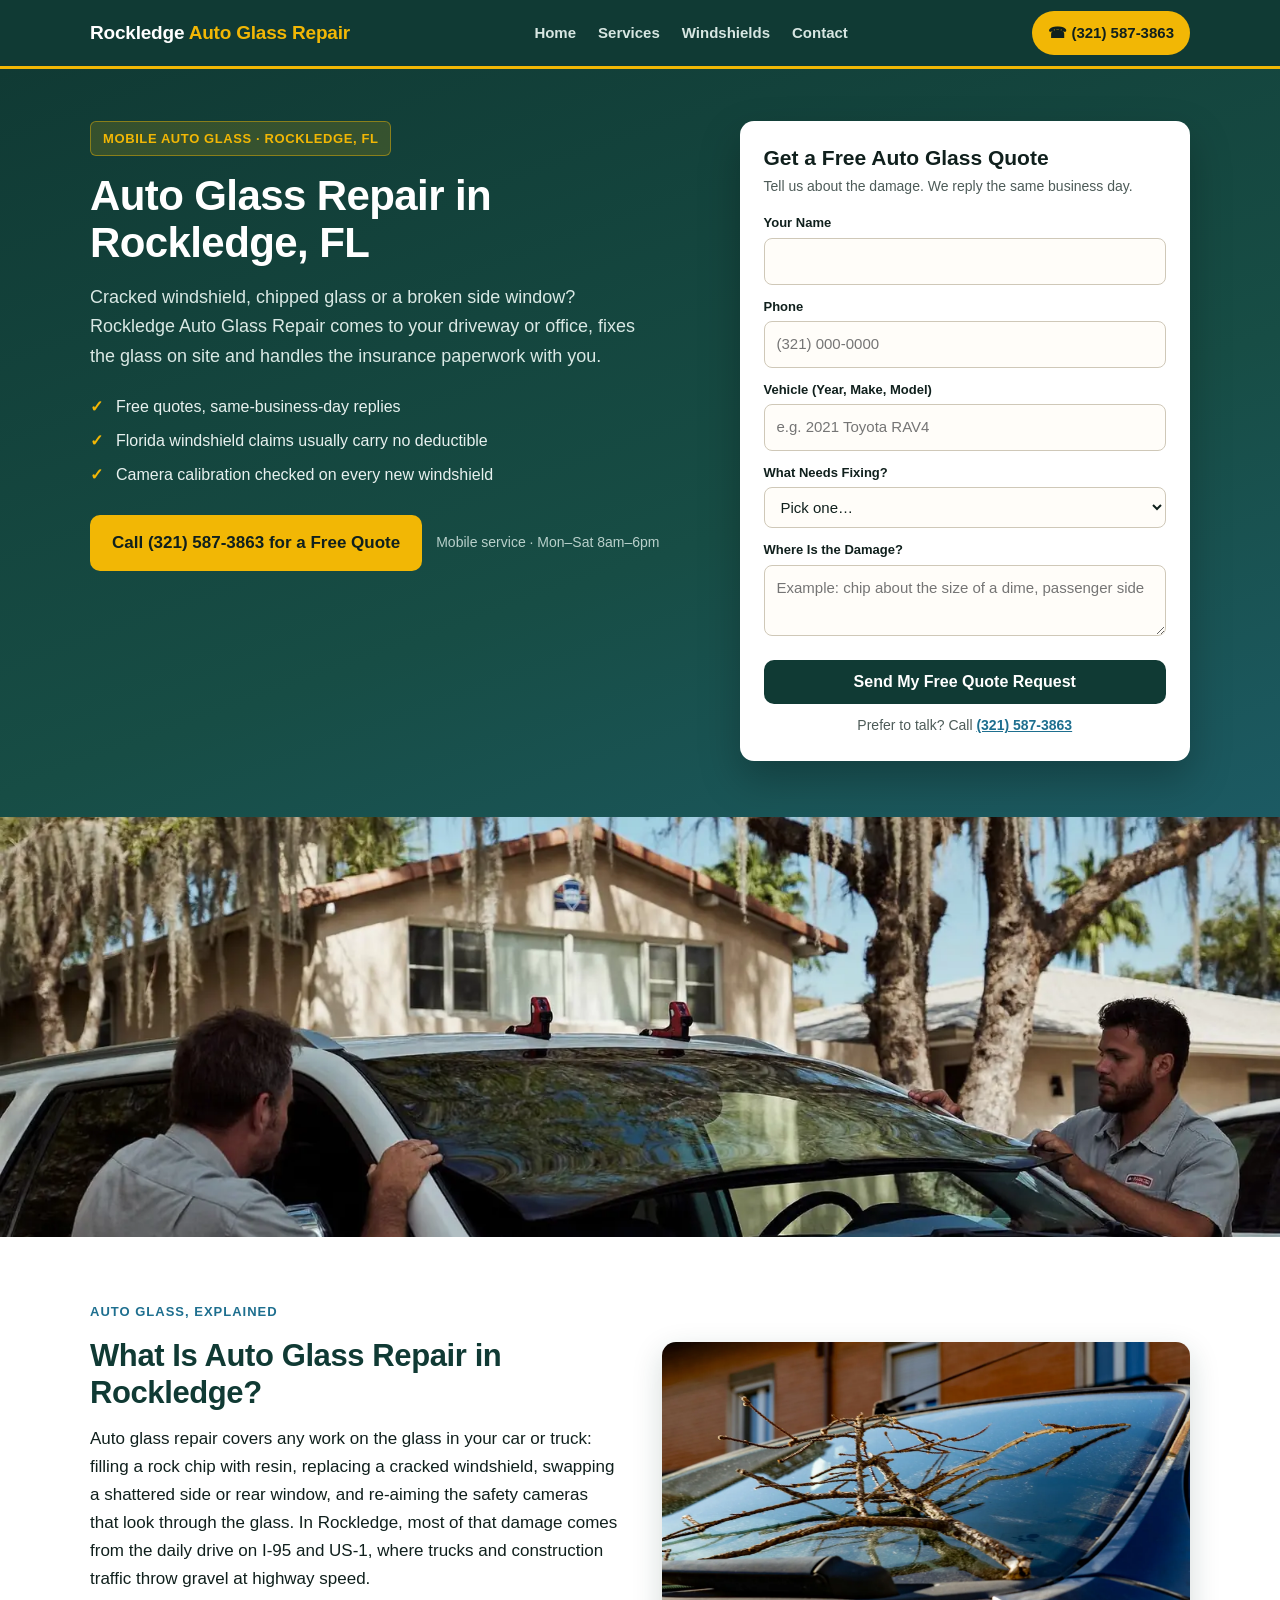
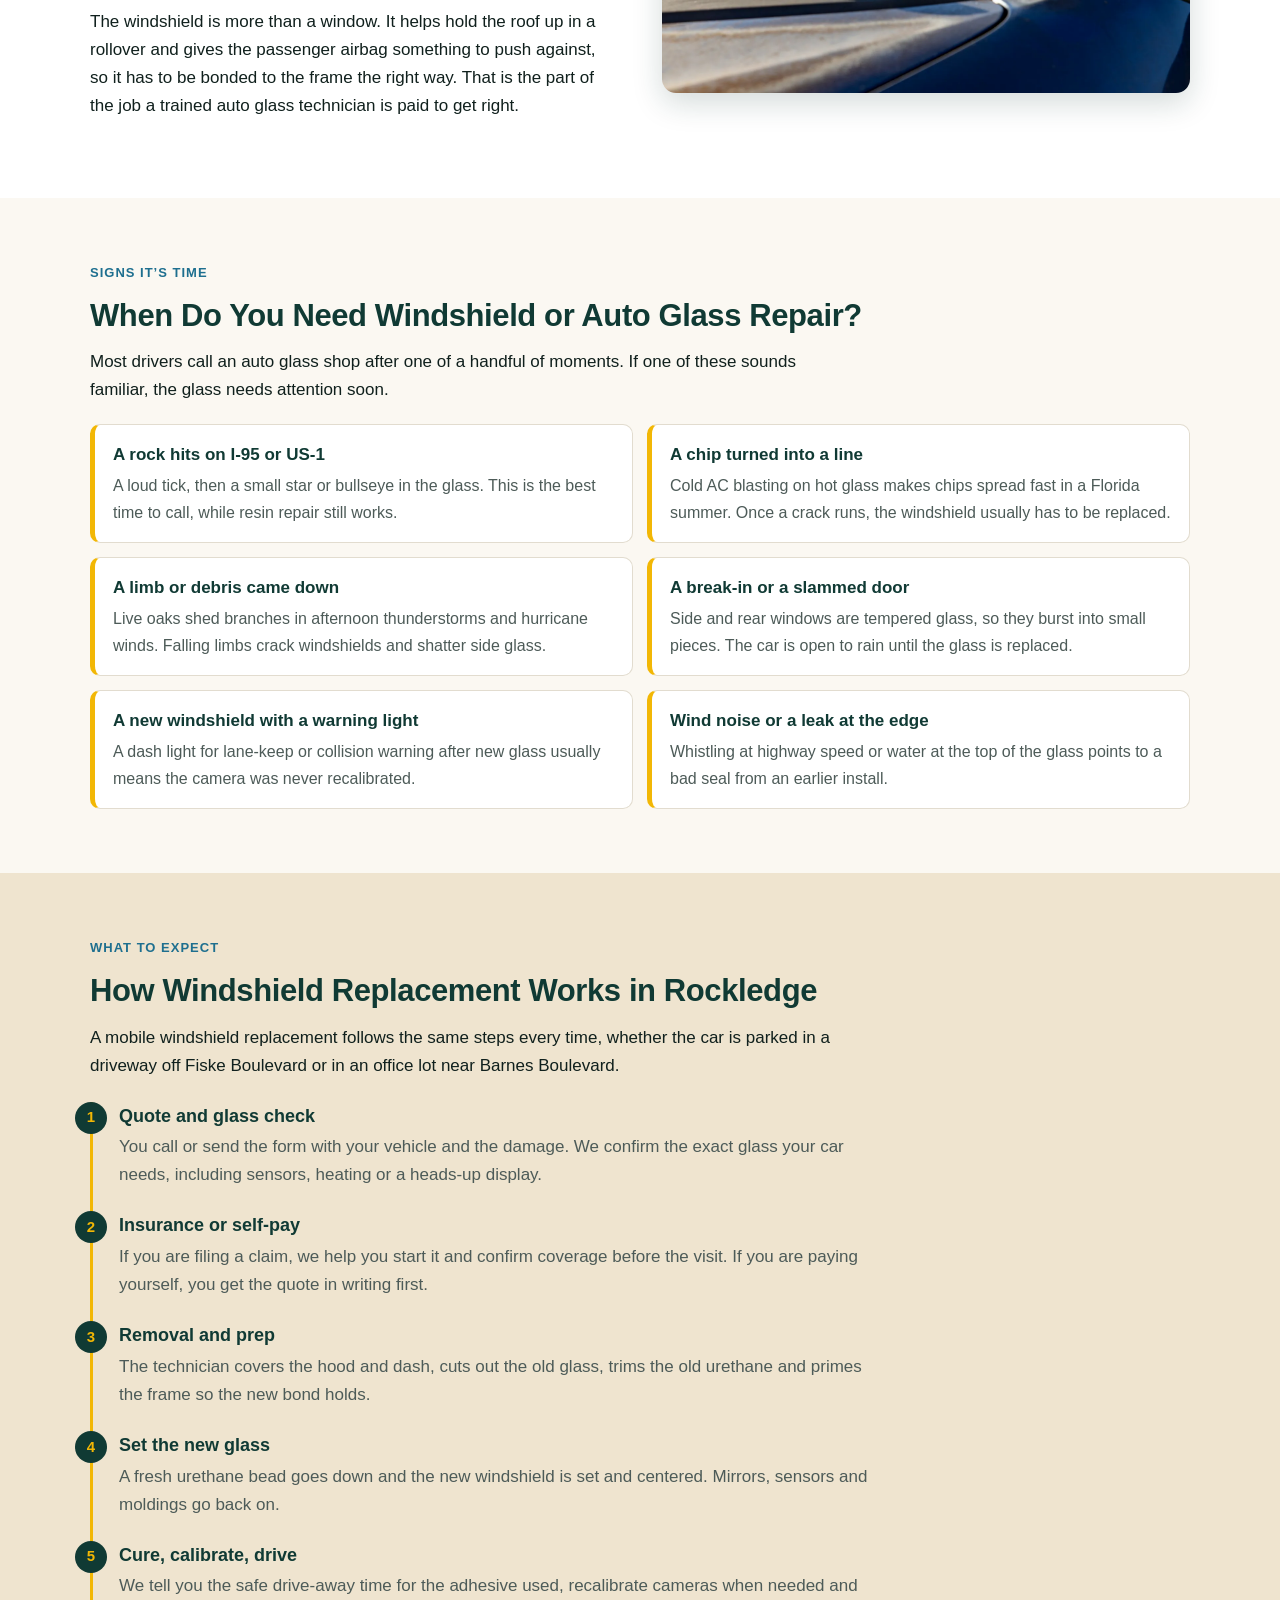
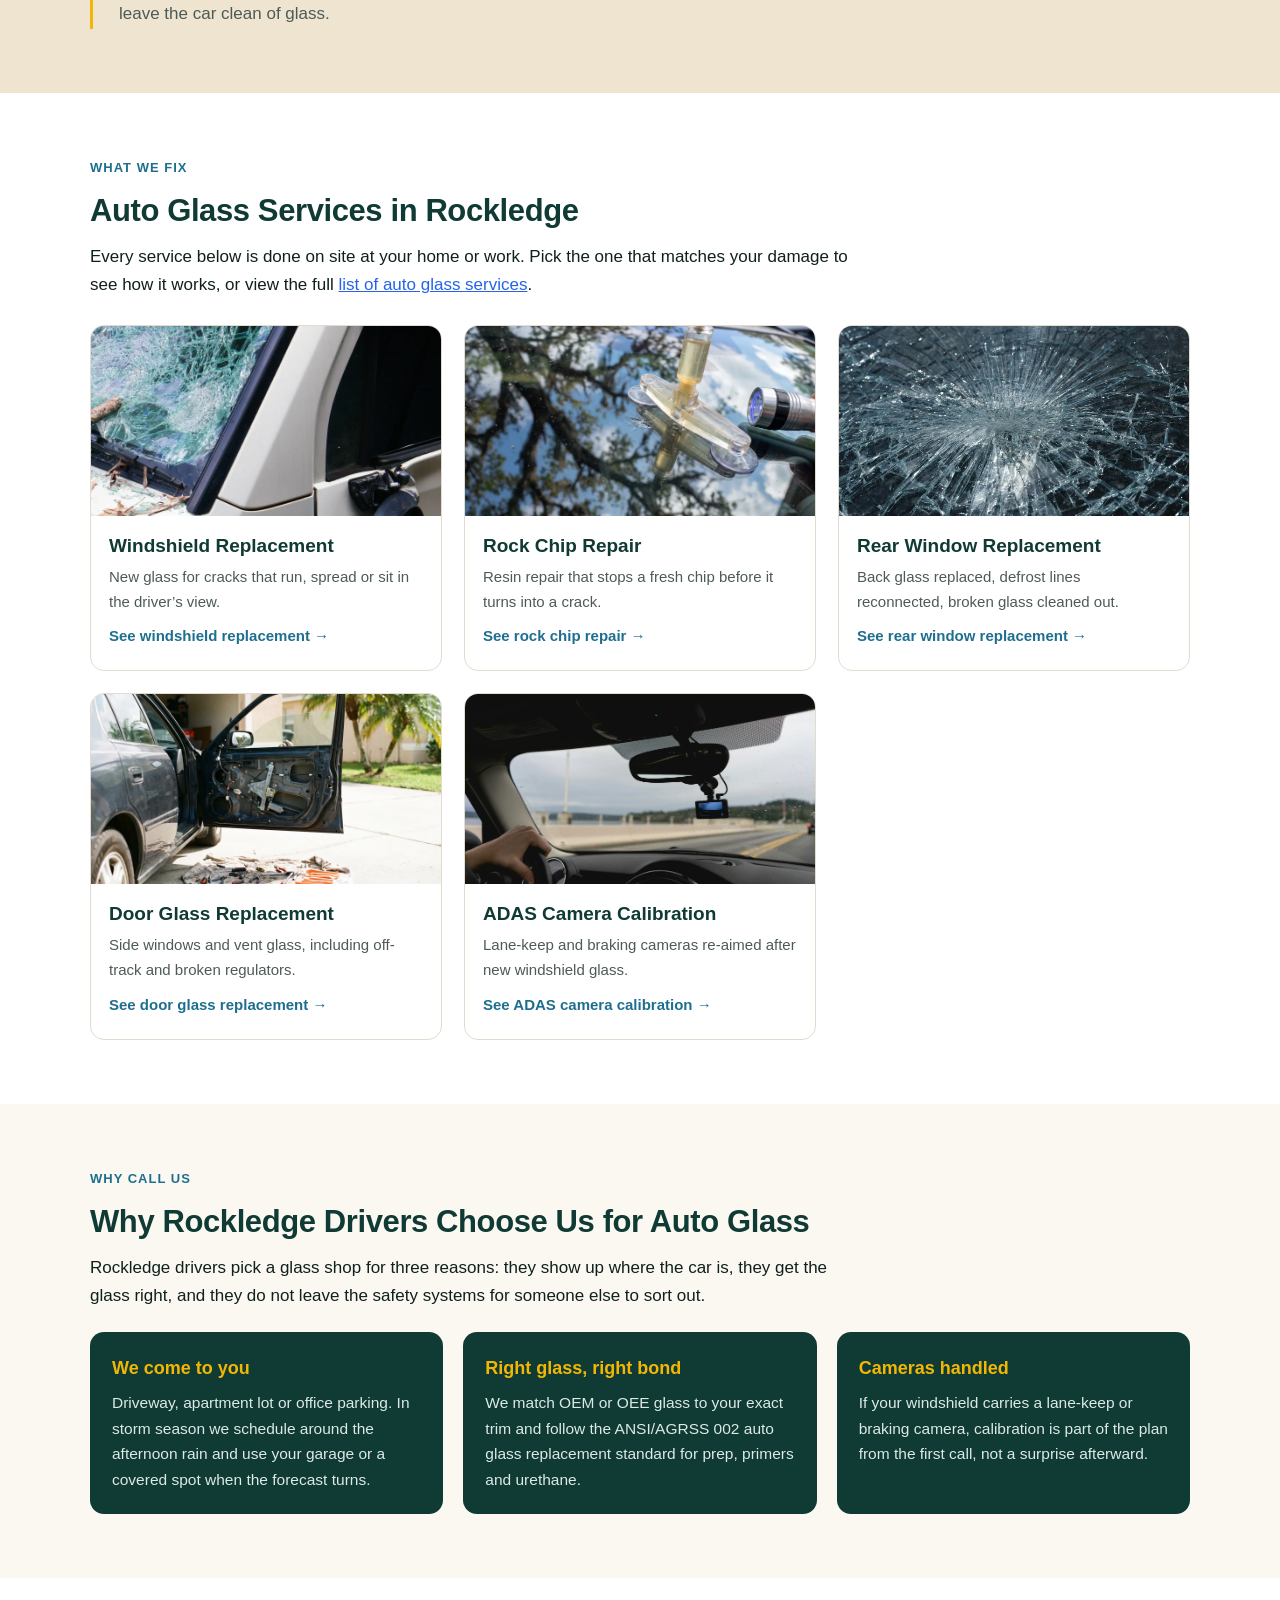
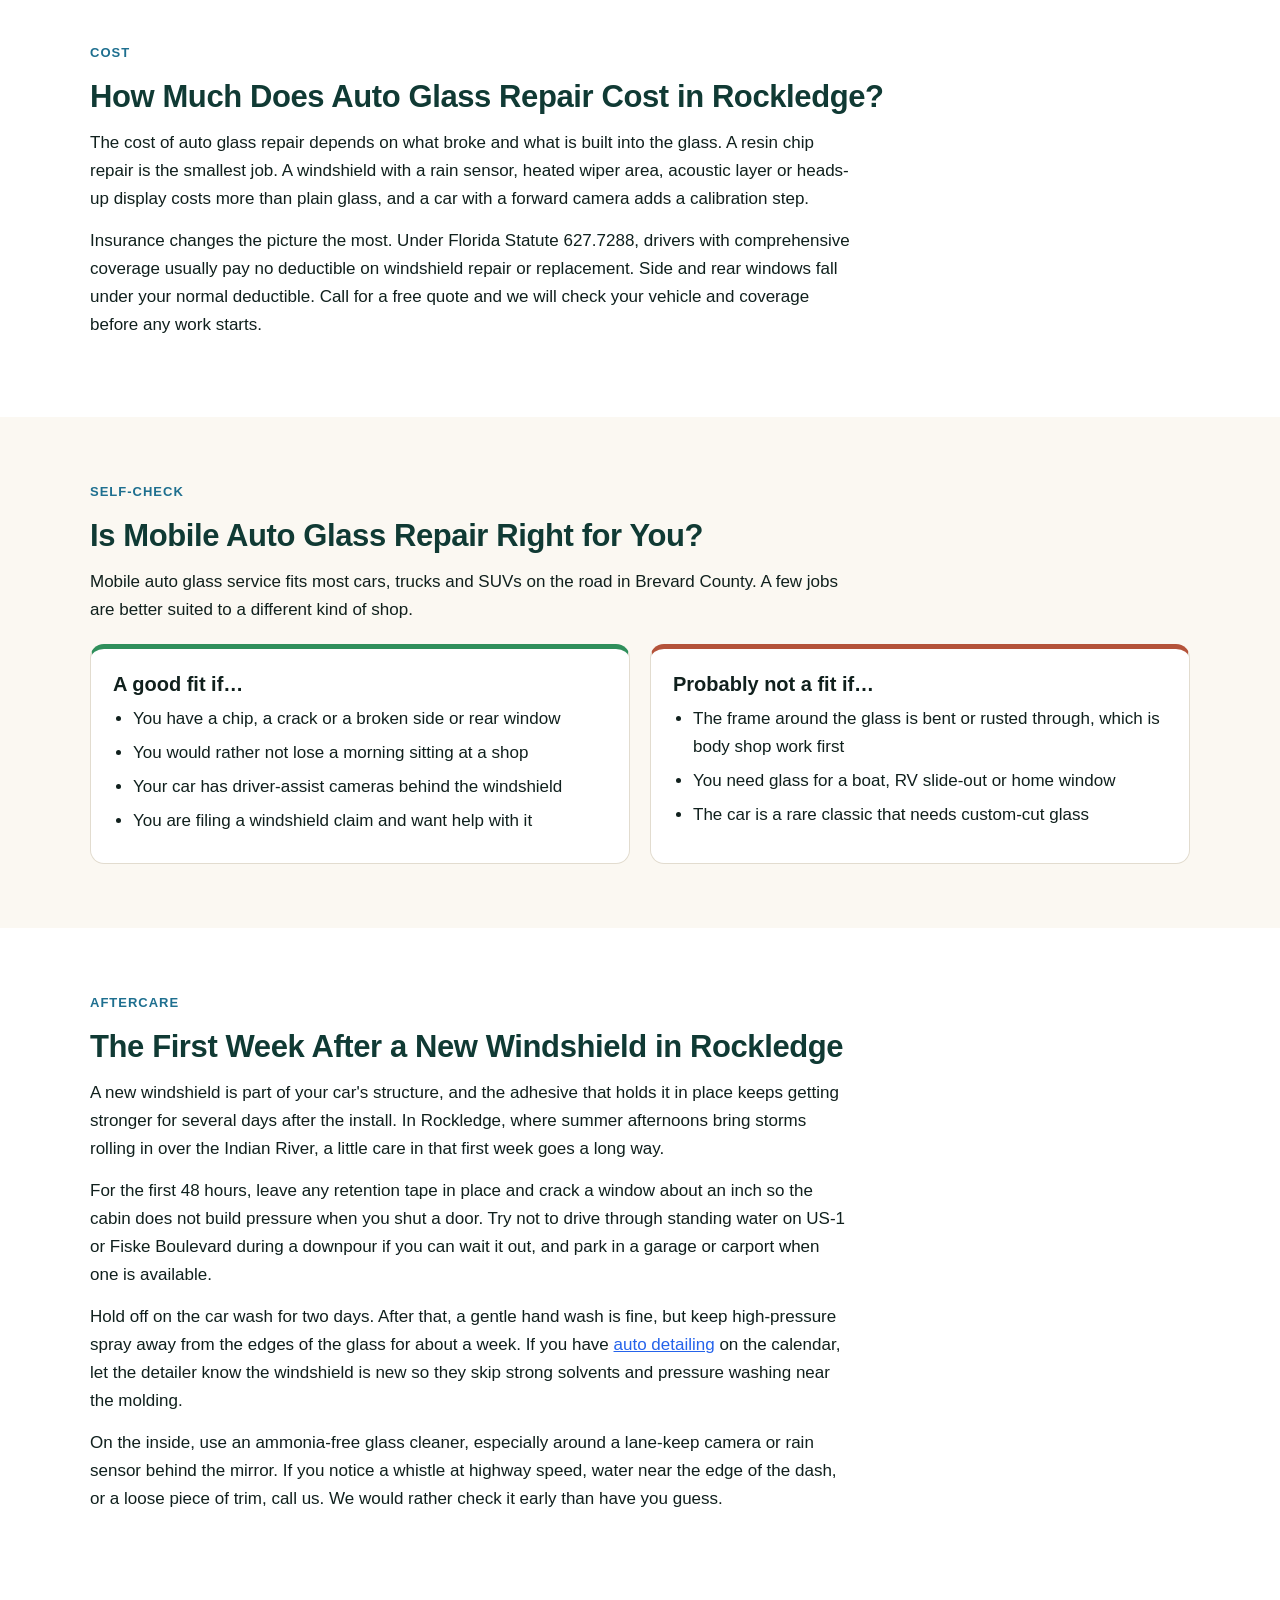
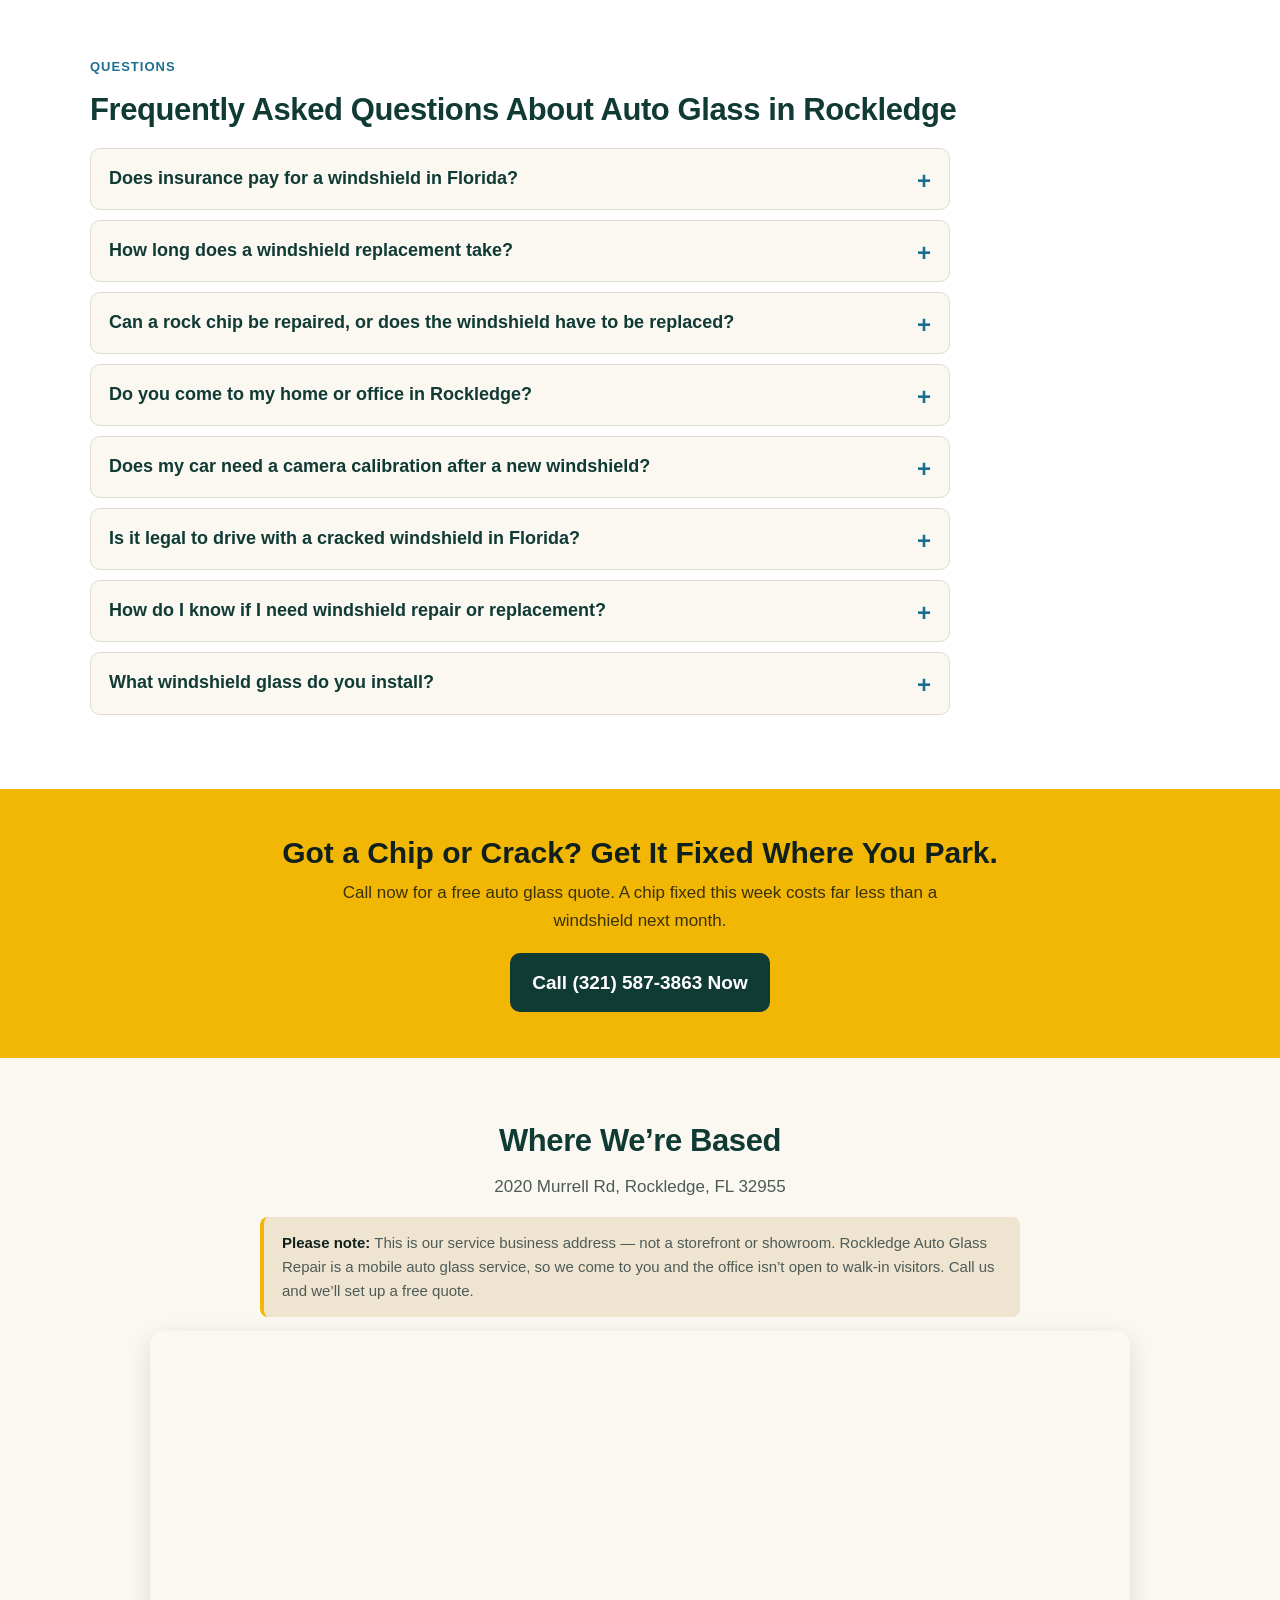
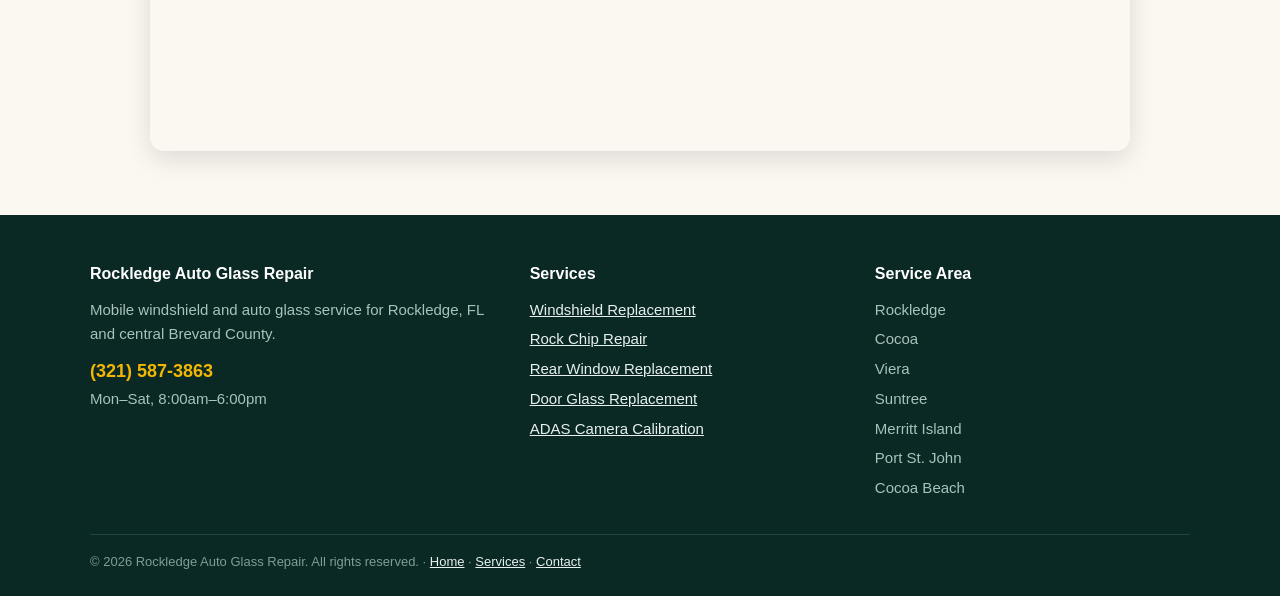
==== commit e9c22f3c: "Add backlink to cardetailingwarren.com (circle #32)" ====
--- a/index.html
+++ b/index.html
@@ -249,6 +249,17 @@
   </div>
 </section>
 
+<section class="sec alt">
+  <div class="wrap">
+    <p class="kicker">Aftercare</p>
+    <h2>The First Week After a New Windshield in Rockledge</h2>
+    <p>A new windshield is part of your car's structure, and the adhesive that holds it in place keeps getting stronger for several days after the install. In Rockledge, where summer afternoons bring storms rolling in over the Indian River, a little care in that first week goes a long way.</p>
+    <p>For the first 48 hours, leave any retention tape in place and crack a window about an inch so the cabin does not build pressure when you shut a door. Try not to drive through standing water on US-1 or Fiske Boulevard during a downpour if you can wait it out, and park in a garage or carport when one is available.</p>
+    <p>Hold off on the car wash for two days. After that, a gentle hand wash is fine, but keep high-pressure spray away from the edges of the glass for about a week. If you have <a href="https://cardetailingwarren.com/" style="color: #2563eb; text-decoration: underline;">auto detailing</a> on the calendar, let the detailer know the windshield is new so they skip strong solvents and pressure washing near the molding.</p>
+    <p>On the inside, use an ammonia-free glass cleaner, especially around a lane-keep camera or rain sensor behind the mirror. If you notice a whistle at highway speed, water near the edge of the dash, or a loose piece of trim, call us. We would rather check it early than have you guess.</p>
+  </div>
+</section>
+
 <!-- FAQ -->
 <section class="sec alt">
   <div class="wrap">
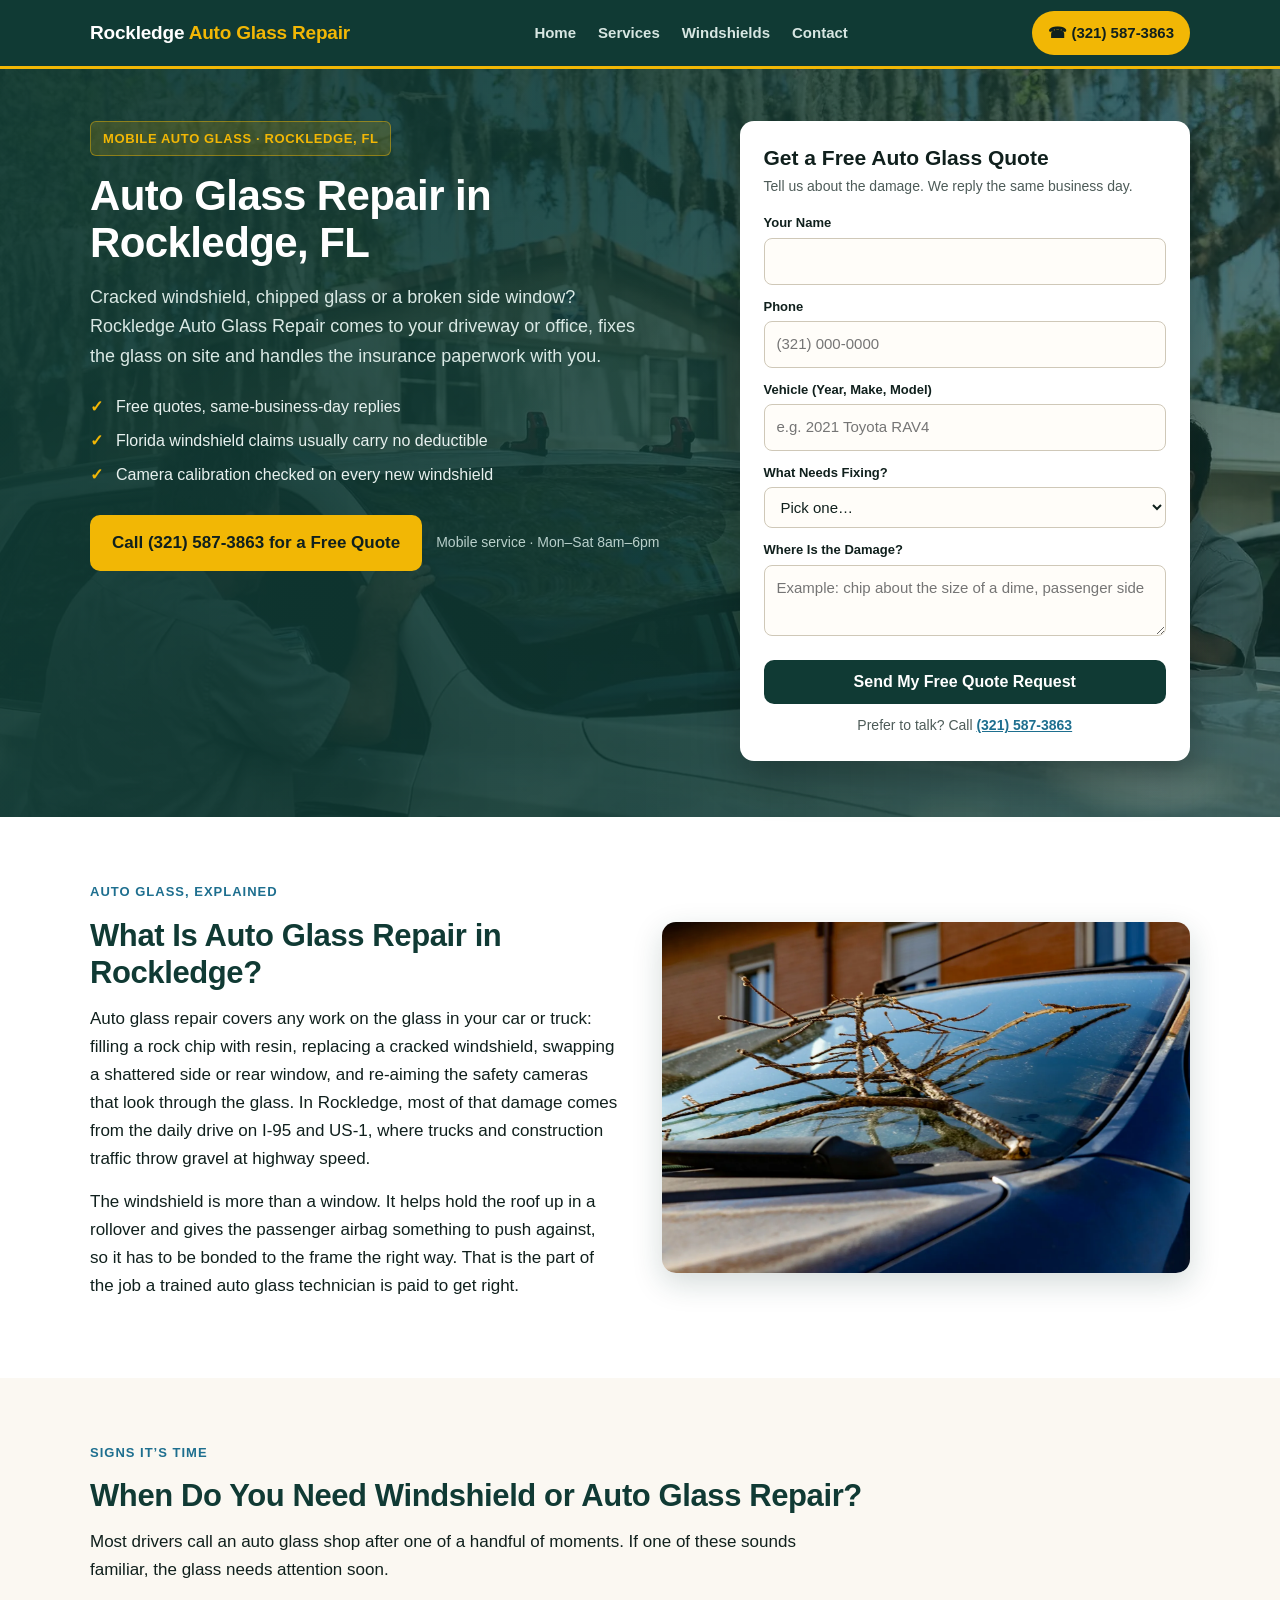
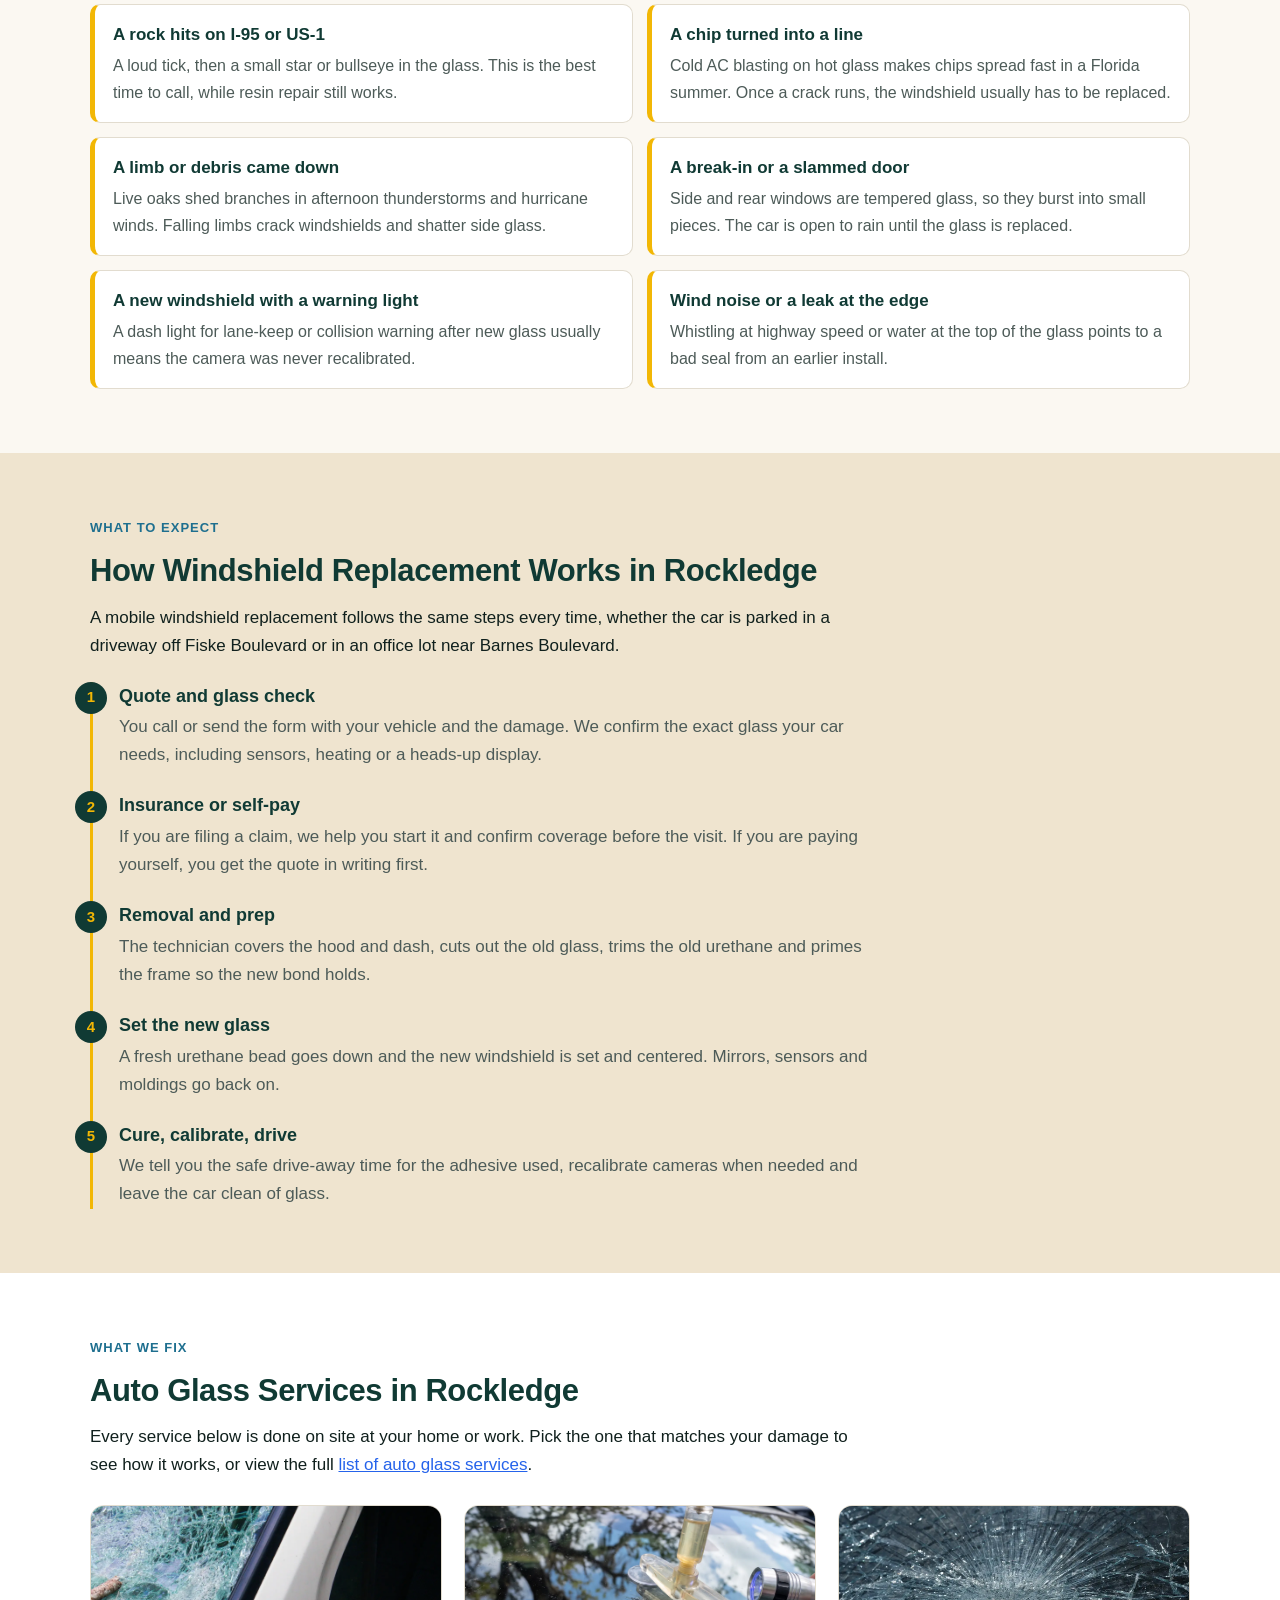
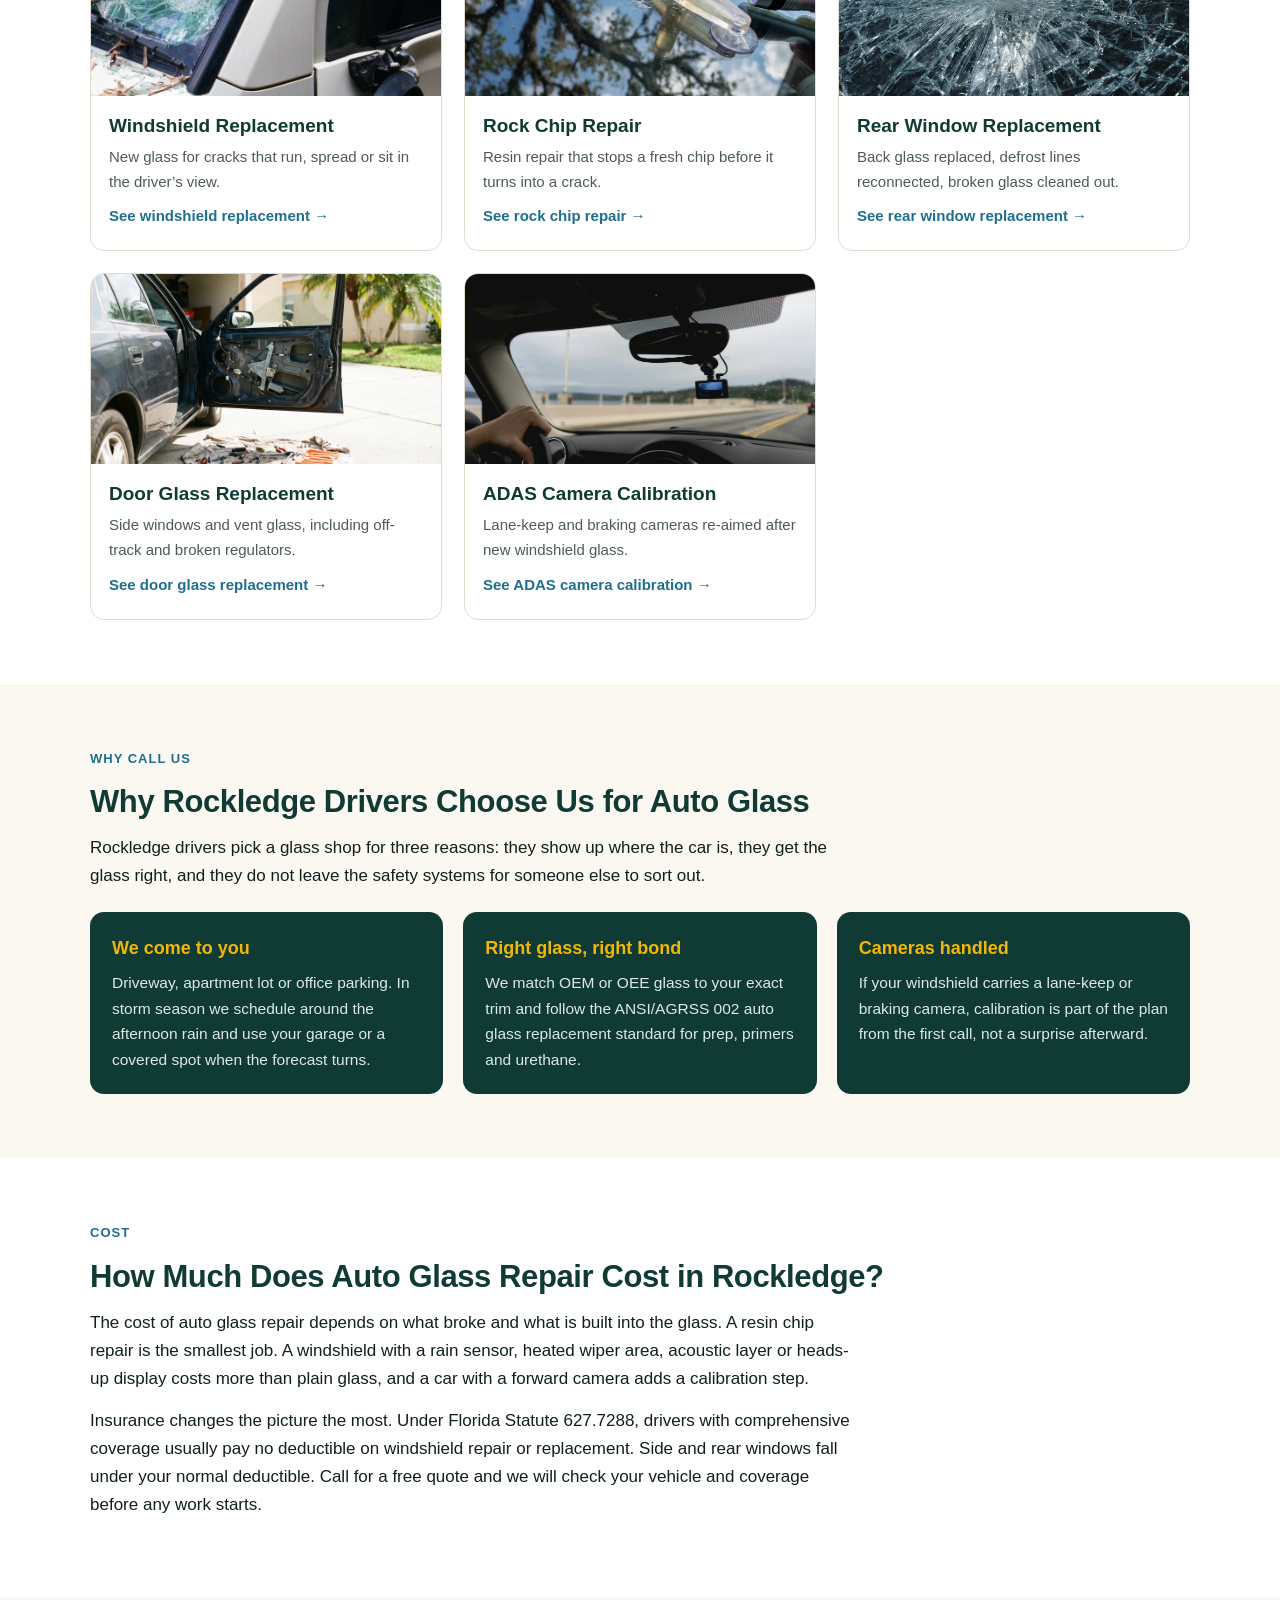
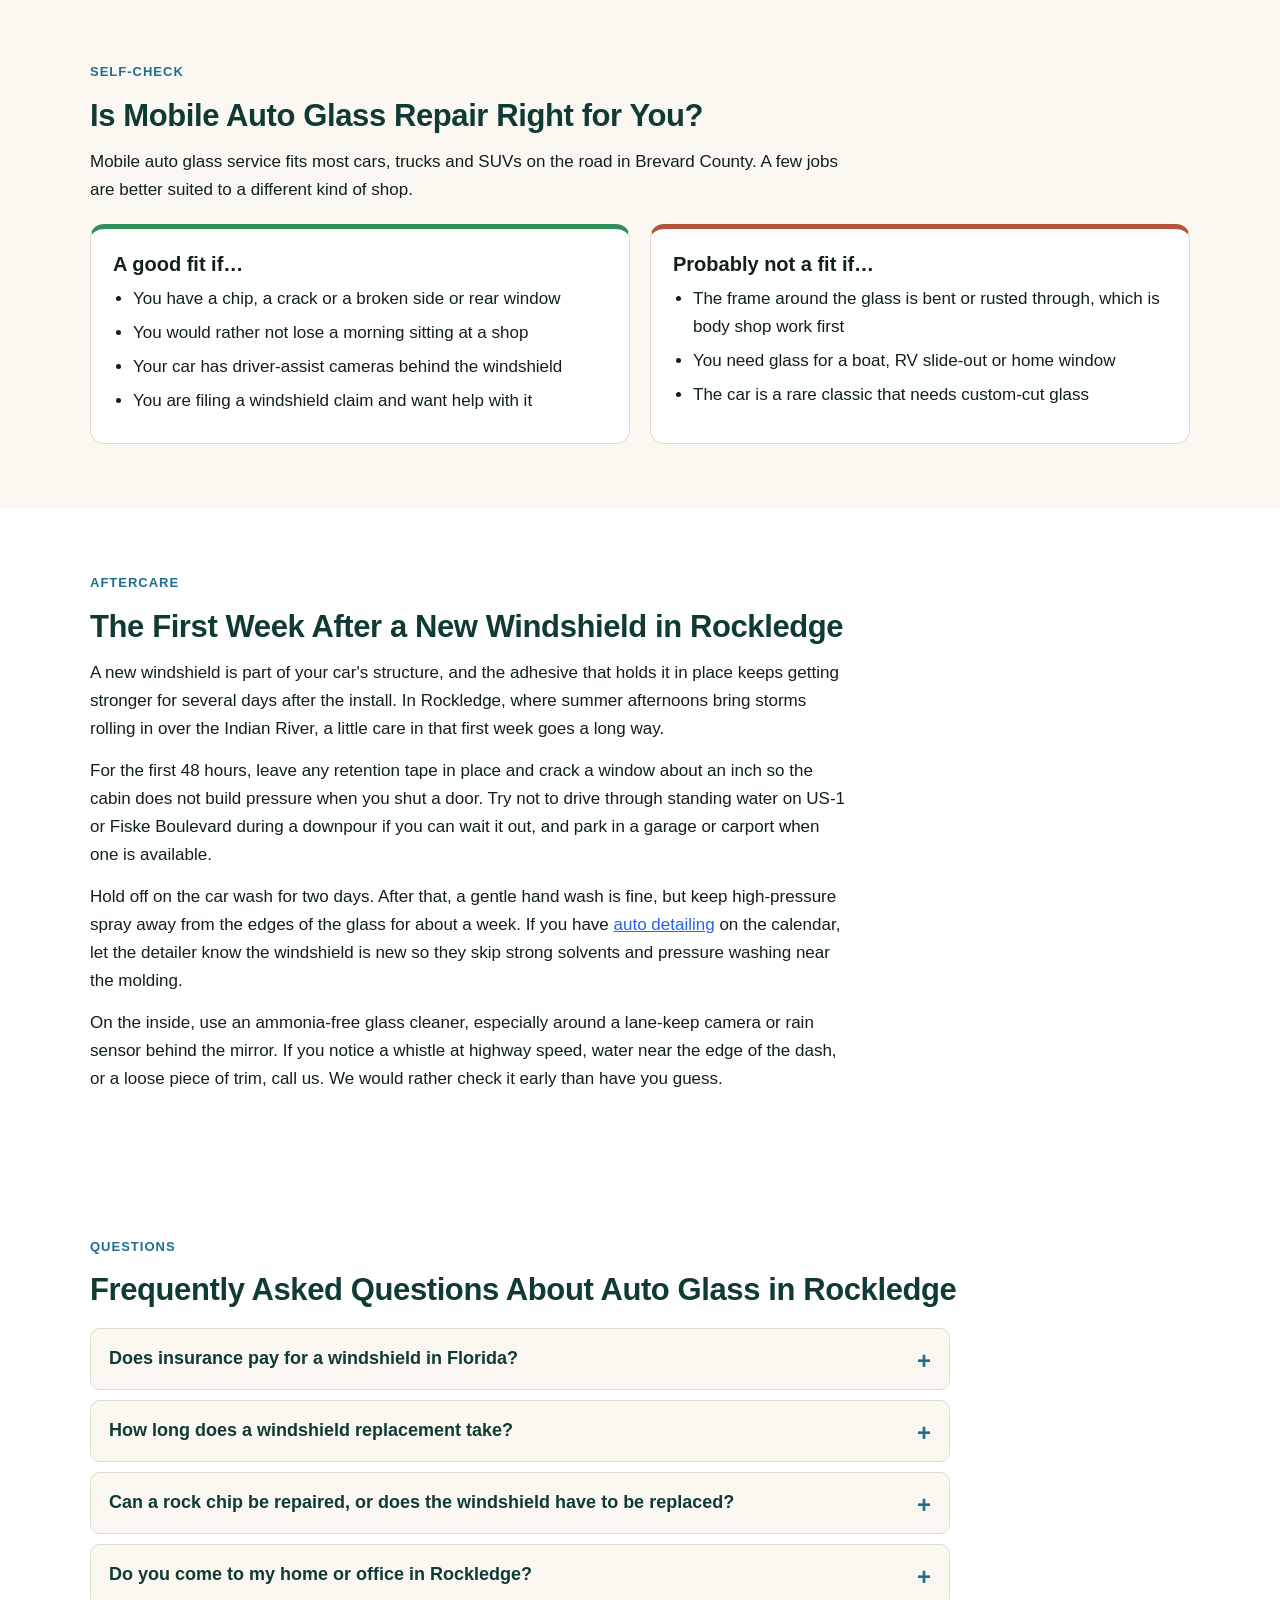
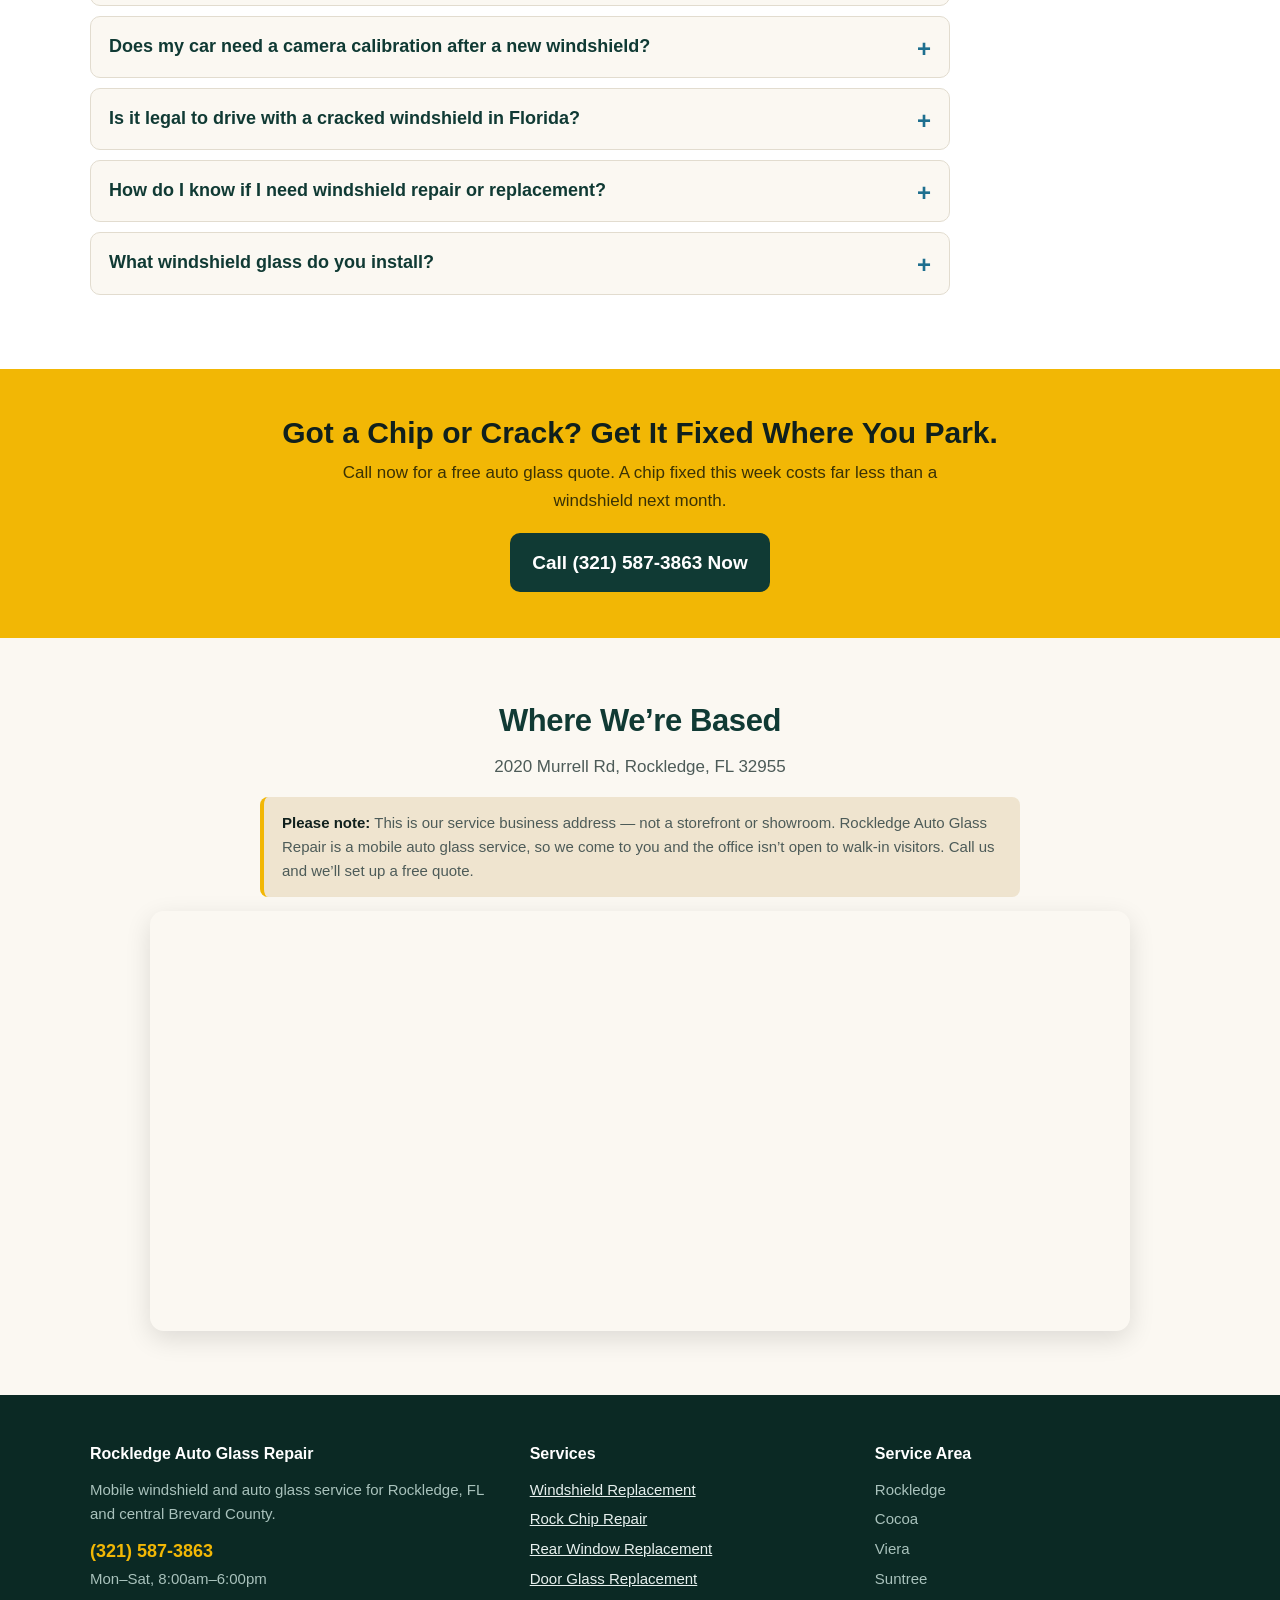
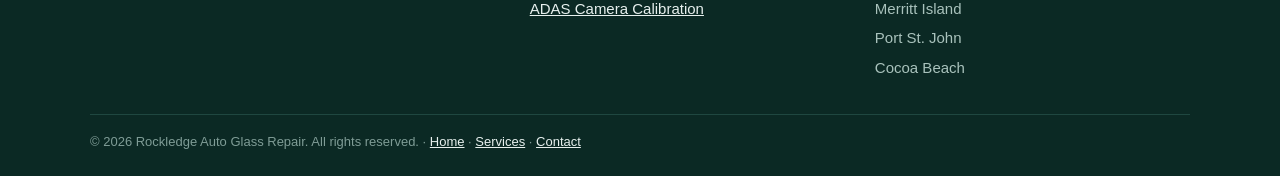
==== commit 6181b277: "Home page header: background photo + quote form" ====
--- a/index.html
+++ b/index.html
@@ -3,6 +3,7 @@
 <head>
 <meta charset="utf-8">
 <meta name="viewport" content="width=device-width, initial-scale=1">
+ <meta name="google-site-verification" content="9uOX9T2yTJmkbVx_wjpOvCeEFZSaebisp1B6iivqUzA" />
 <title>Auto Glass Repair Rockledge FL | Mobile Windshield Service</title>
 <meta name="description" content="Auto glass repair in Rockledge, FL. Mobile windshield replacement, rock chip repair and ADAS calibration at your home or office. Free quotes.">
 <link rel="canonical" href="https://www.rockledgeautoglassrepair.com/">
@@ -125,7 +126,7 @@
   </div>
 </header>
 <!-- HERO -->
-<section class="hero">
+<section class="hero" style="background:linear-gradient(90deg,rgba(16,58,52,0.93) 0%,rgba(16,58,52,0.84) 50%,rgba(16,58,52,0.62) 100%),url('auto-glass-technicians-windshield-install.webp') center/cover no-repeat;">
   <div class="wrap hero-grid">
     <div>
       <span class="tag">Mobile Auto Glass &middot; Rockledge, FL</span>
@@ -154,7 +155,6 @@
     </div>
   </div>
 </section>
-<div class="band"><img src="auto-glass-technicians-windshield-install.webp" alt="Two auto glass technicians setting a new windshield on an SUV in a driveway" width="1600" height="900"></div>
 
 <!-- WHAT -->
 <section class="sec alt">
